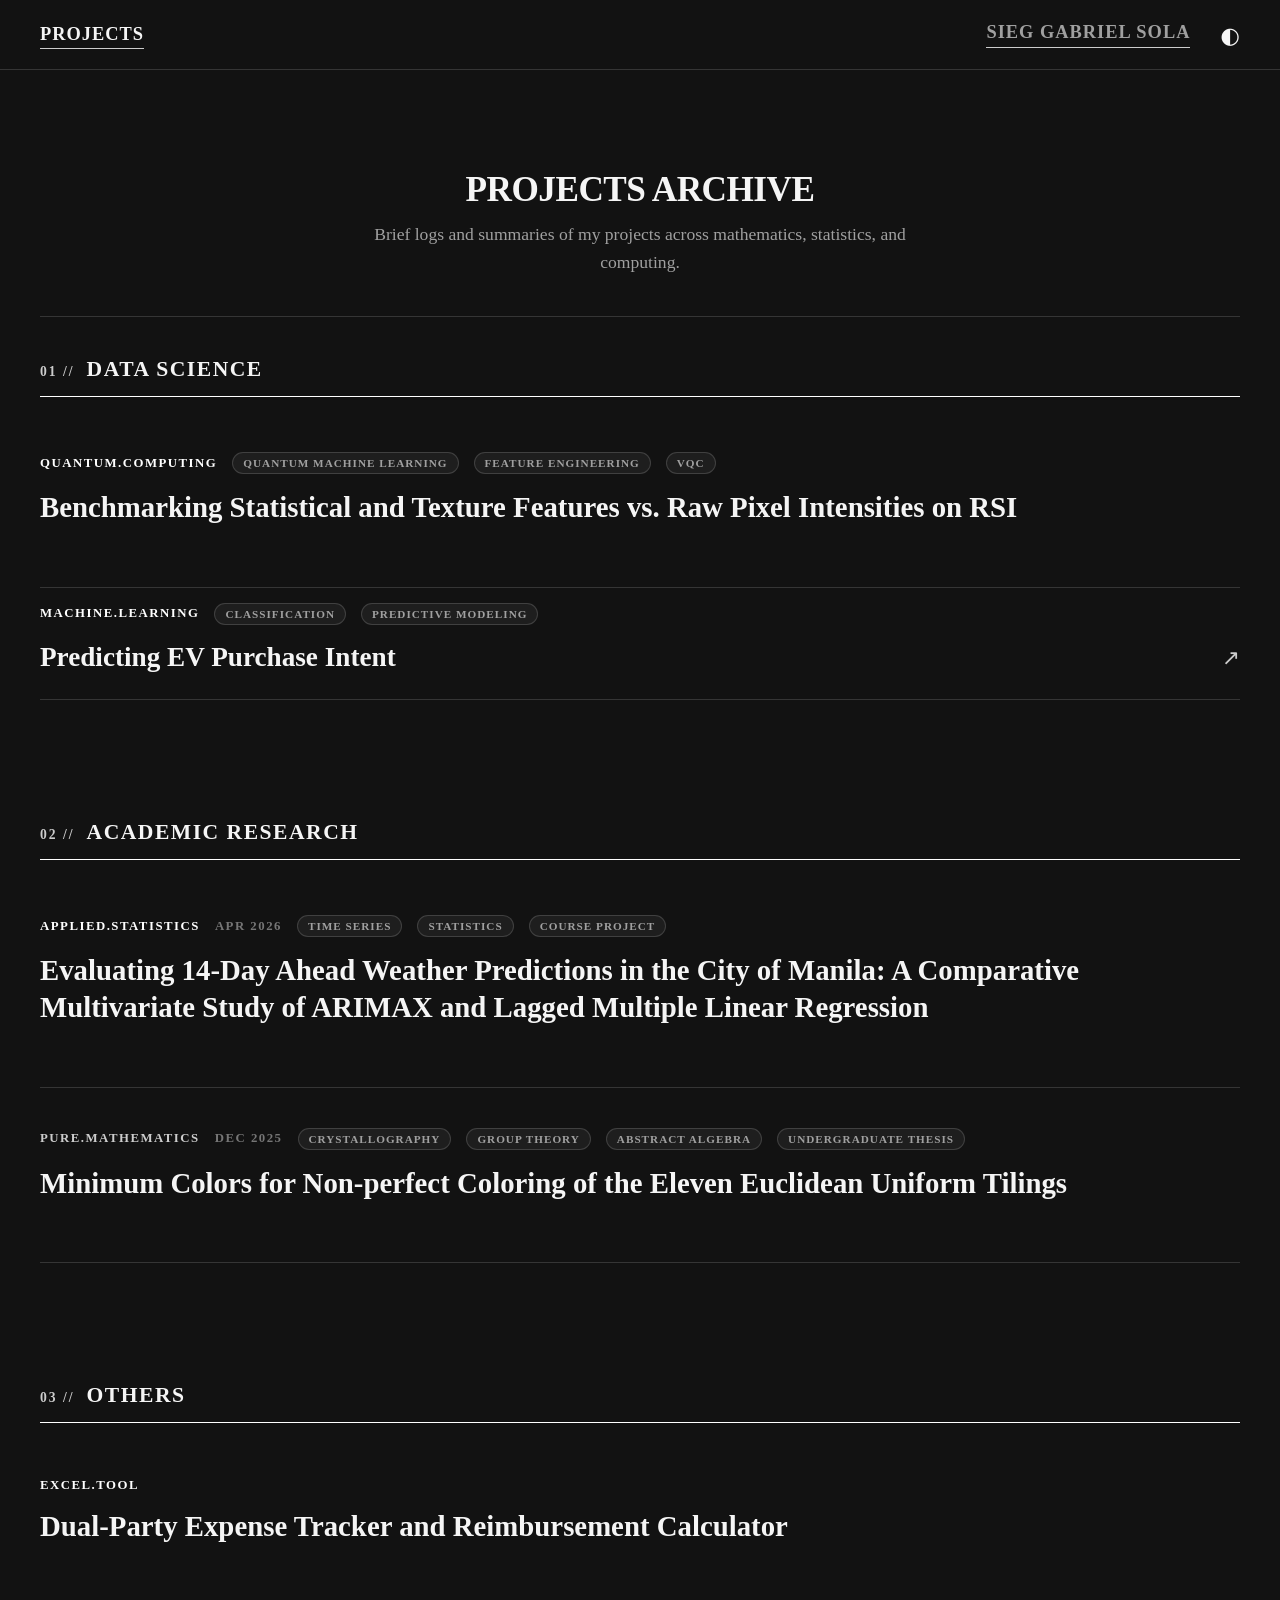
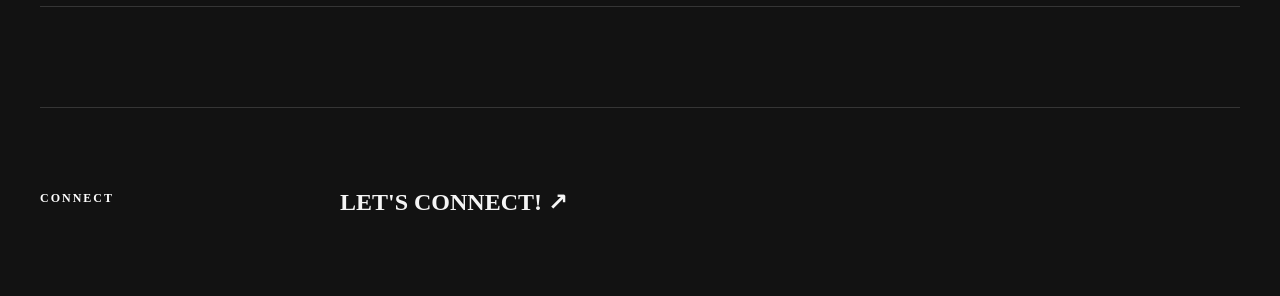
==== projects.html @ 2db0d408 "feat: add Quantum RSI project article and remove feature importance tag from EV project" ====
﻿<!DOCTYPE html>
<html lang="en">

<head>
    <meta charset="UTF-8">
    <meta name="viewport" content="width=device-width, initial-scale=1.0">
    <title>Projects - Sieg Gabriel Sola</title>
    <link rel="stylesheet" href="style.css?v=2.3">
    <script>
        // Apply theme before paint to avoid flash
        (function () {
            var t = localStorage.getItem('theme') || 'dark';
            document.documentElement.setAttribute('data-theme', t);
        })();
    </script>
</head>

<body id="top">

    <nav class="top-banner">
        <div class="banner-inner">
            <div class="banner-brand">
                <a href="#top">Projects</a>
            </div>
            <div class="banner-right">
                <a href="index.html" class="nav-link">Sieg Gabriel Sola</a>
                <button id="theme-toggle" class="theme-btn" aria-label="Toggle Theme">&#9680;</button>
            </div>
        </div>
    </nav>

    <div class="global-wrapper">

        <header class="blog-header">
            <h1 class="blog-title">PROJECTS ARCHIVE</h1>
            <p class="blog-description">Brief logs and summaries of my projects across mathematics, statistics, and
                computing.</p>
        </header>

        <div class="blog-container">

            <main class="blog-main">

                <!-- 01 // DATA SCIENCE -->
                <section class="projects-subsection" id="data-science">
                    <div class="subsection-header">
                        <div class="subsection-title-wrap">
                            <span class="subsection-num">01 //</span>
                            <h2 class="subsection-title">Data Science</h2>
                        </div>
                    </div>

                    <div class="subsection-content">
                        <article class="blog-post" id="quantum-rsi">
                            <div class="post-clickable-title">
                                <div class="post-meta">
                                    <span class="post-tag-green">QUANTUM.COMPUTING</span>
                                    <span class="tag-badge">quantum machine learning</span>
                                    <span class="tag-badge">feature engineering</span>
                                    <span class="tag-badge">VQC</span>
                                </div>
                                <h2 class="post-title">Benchmarking Statistical and Texture Features vs. Raw Pixel
                                    Intensities on RSI</h2>
                            </div>

                            <div class="post-content-expandable">
                                <div class="post-content">
                                    <div class="project-abstract">
                                        <h3 class="abstract-title">ABSTRACT</h3>
                                        <p class="abstract-text">
                                            In Noisy Intermediate-Scale Quantum (NISQ) computing, direct embedding
                                            high-resolution imagery into variational quantum circuits is severely
                                            constrained by qubit counts and circuit depth limitations. While linear
                                            dimensionality reduction via PCA is widely used to compress pixel inputs, it
                                            prioritizes global variance over localized spatial semantics. This study
                                            investigates whether encoding statistical and spatial texture features into
                                            a VQC provides a stronger inductive bias than compressed raw pixel
                                            intensities. Using a balanced dataset of 4000 remote sensing images across
                                            four classes (Sea/Lake, Forest, Residential, and AnnualCrop), a controlled
                                            A/B benchmark was conducted comparing an 8-feature representation against an
                                            8-component PCA baseline. Both models utilize an identical 8-qubit hybrid
                                            circuit featuring AngleEmbedding, four strongly entangling layers, and
                                            all-qubit Pauli-Z measurements, totaling 132 parameters. The
                                            feature-engineered model achieved a peak test accuracy of 93.38% and a 68.3%
                                            reduction in training loss relative to the PCA baseline (82.38% peak
                                            accuracy), delivering a +11.0% jump in macro-average F1-score, with
                                            identical runtimes. These results demonstrate that physically grounded
                                            spatial-statistical priors enhance quantum state separability and
                                            optimization dynamics, providing an efficient paradigm for quantum computer
                                            vision on NISQ architectures.
                                        </p>
                                    </div>
                                </div>

                                <div class="post-footer">
                                    <a href="https://github.com/solasieggabriel/Data-Science/tree/main/Benchmarking%20Statistical%20and%20Texture%20Features%20vs.%20Raw%20Pixel%20Intensities%20on%20RSI"
                                        class="read-more-btn" target="_blank" rel="noopener noreferrer">VIEW ON GITHUB
                                        <span class="btn-arrow">&#x2197;</span></a>
                                </div>
                            </div>
                        </article>

                        <ul class="data-science-list">
                            <li class="data-science-item">
                                <a href="https://github.com/solasieggabriel/Data-Science/tree/main/Predict%20EV%20Purchase%20Intent"
                                    target="_blank" rel="noopener noreferrer" class="data-science-link">
                                    <div class="post-meta">
                                        <span class="post-tag-green">MACHINE.LEARNING</span>
                                        <span class="tag-badge">classification</span>
                                        <span class="tag-badge">predictive modeling</span>
                                    </div>
                                    <div class="data-science-title-wrap">
                                        <h3 class="data-science-title">Predicting EV Purchase Intent</h3>
                                        <span class="data-science-arrow">&#x2197;</span>
                                    </div>
                                </a>
                            </li>
                        </ul>
                    </div>
                </section>

                <!-- 02 // ACADEMIC RESEARCH -->
                <section class="projects-subsection" id="academic-research">
                    <div class="subsection-header">
                        <div class="subsection-title-wrap">
                            <span class="subsection-num">02 //</span>
                            <h2 class="subsection-title">Academic Research</h2>
                        </div>
                    </div>

                    <div class="subsection-content">
                        <article class="blog-post" id="weather">
                            <div class="post-clickable-title">
                                <div class="post-meta">
                                    <span class="post-tag-green">APPLIED.STATISTICS</span>
                                    <span class="post-date">APR 2026</span>
                                    <span class="tag-badge">time series</span>
                                    <span class="tag-badge">statistics</span>
                                    <span class="tag-badge">course project</span>
                                </div>
                                <h2 class="post-title">Evaluating 14-Day Ahead Weather Predictions in the City of
                                    Manila: A
                                    Comparative Multivariate Study of ARIMAX and Lagged Multiple Linear Regression</h2>
                            </div>

                            <div class="post-content-expandable">
                                <div class="post-content">
                                    <div class="project-abstract">
                                        <h3 class="abstract-title">ABSTRACT</h3>
                                        <p class="abstract-text">
                                            We compare two methods for predicting Manila's weather 14 days in advance.
                                            This
                                            study focused on forecasting three main variables: mean temperature,
                                            relative
                                            humidity, and mean wind speed.
                                            Using local weather data from January 2023 to March 2026, we tested a
                                            stochastic
                                            model against a deterministic model, ARIMAX and Lagged Multiple Linear
                                            Regression
                                            (LMLR), respectively.
                                            Comprehensive preprocessing steps were implemented, incorporating
                                            stationarity
                                            testing, first-order differencing, and Principal Component Analysis (PCA) to
                                            address
                                            multicollinearity and dimensionality.
                                            The dataset was also split into four local seasons: Habagat, Transition,
                                            Amihan, and
                                            Dry Season. In terms of forecasting strategy, ARIMAX predicted recursively
                                            while
                                            LMLR used a multi-step direct approach to keep errors from propagating over
                                            the 14
                                            days.
                                            We evaluated the models using standard error metrics like RMSE and MAE,
                                            alongside
                                            statistical tests like the Diebold-Mariano test and the Paired Hotelling's
                                            T^2 test
                                            to check the accuracy of the entire 14-day forecast.
                                            Our results show that both models have different strengths and weaknesses
                                            depending
                                            on the season, highlighting the trade-offs between stochastic and
                                            deterministic
                                            forecasting.
                                        </p>
                                        <div class="abstract-coauthors">
                                            <strong>Coauthors:</strong> K.N.L., D.L.O., C.M.R., J.S., J.S. &nbsp;|&nbsp;
                                            <strong>Adviser:</strong> A.A.
                                        </div>
                                    </div>

                                    <div class="project-single-figure">
                                        <div class="figure-card single-figure-card">
                                            <div class="figure-img-container zoomable-container"
                                                id="weather-forecast-zoomable">
                                                <div class="zoom-controls">
                                                    <button class="zoom-btn zoom-in" title="Zoom In">+</button>
                                                    <button class="zoom-btn zoom-out" title="Zoom Out">−</button>
                                                </div>
                                                <div class="zoom-img-wrapper">
                                                    <img src="arimax_vs_lmlr_plots.png"
                                                        alt="ARIMAX vs LMLR Prediction Forecast Plots"
                                                        class="figure-img">
                                                </div>
                                            </div>
                                            <div class="figure-caption">
                                                <span class="figure-label">Figure 1.</span> ARIMAX vs. LMLR Prediction
                                                Forecast
                                                Plots. (Click +/− to zoom, drag to pan)
                                            </div>
                                        </div>
                                    </div>

                                    <p>
                                        The 12 plots in Figure 1, Actual vs ARIMAX vs LMLR, provide the final visual
                                        evidences
                                        of the study. In these plots, the ARIMAX model consistently
                                        tracks the fluctuations of the weather variables with higher fidelity than LMLR.
                                        Conversely, the LMLR predictions appear as a smoothed approximation
                                        of the seasonal mean, often lagging behind the rapid transitions'
                                        characteristics of the
                                        Manila climate pulses.
                                    </p>

                                    <div class="project-single-figure">
                                        <div class="figure-card single-figure-card">
                                            <div class="figure-img-container">
                                                <img src="error_accumulation_points.png"
                                                    alt="ARIMAX vs Lagged Regression Weather Forecast Error Comparison"
                                                    class="figure-img">
                                            </div>
                                            <div class="figure-caption">
                                                <span class="figure-label">Figure 2.</span> Mean Error Accumulation
                                                Comparison.
                                            </div>
                                        </div>
                                    </div>

                                    <p>
                                        The mean absolute error (MAE) was averaged across the four seasonal folds and
                                        plotted
                                        against the lead time. As seen in Figure 2, the LMLR
                                        generally has a steeper error growth curve. The ARIMAX demonstrates superior
                                        error
                                        dampening compared to LMLR. The stochastic Moving Average component
                                        allowed the ARIMAX model to self-correct, whereas the LMLR's direct approach
                                        shows a
                                        gradual separation from the actual atmospheric state as the 14-day limit
                                        approaches.
                                    </p>
                                </div>

                                <div class="post-footer">
                                    <a href="https://github.com/solasieggabriel/ARIMAX-and-Lagged-MLR-Weather-Forecasting-SLSU-"
                                        class="read-more-btn" target="_blank" rel="noopener noreferrer">VIEW ON GITHUB
                                        <span class="btn-arrow">&#x2197;</span></a>
                                </div>
                            </div>
                        </article>

                        <article class="blog-post" id="tiling">
                            <div class="post-clickable-title">
                                <div class="post-meta">
                                    <span class="post-tag-yellow">PURE.MATHEMATICS</span>
                                    <span class="post-date">DEC 2025</span>
                                    <span class="tag-badge">crystallography</span>
                                    <span class="tag-badge">group theory</span>
                                    <span class="tag-badge">abstract algebra</span>
                                    <span class="tag-badge">undergraduate thesis</span>
                                </div>
                                <h2 class="post-title">Minimum Colors for Non-perfect Coloring of the Eleven Euclidean
                                    Uniform
                                    Tilings</h2>
                            </div>

                            <div class="post-content-expandable">
                                <div class="post-content">
                                    <div class="project-abstract">
                                        <h3 class="abstract-title">ABSTRACT</h3>
                                        <p class="abstract-text">
                                            This study investigates the relationship between color symmetry and
                                            geometric
                                            structure of the
                                            11 Euclidean uniform tilings. A coloring is considered perfect if the
                                            tiling's
                                            symmetries
                                            preserve the color pattern through transformations. The primary objective of
                                            this
                                            study is to
                                            determine the minimum number of colors required to guarantee non-perfect
                                            coloring
                                            where symmetry
                                            is necessarily broken for each tiling. The methodology utilizes group
                                            theory,
                                            specifically analyzing
                                            transitive tile orbits and stabilizer subgroups. Orbits are classified as
                                            Type I,
                                            those who share
                                            the symmetries of regular tilings, and otherwise Type II, requiring a
                                            derived index
                                            formula based on
                                            point group and translation subgroup indices. By generating the complete set
                                            of
                                            perfect coloring numbers
                                            for each tiling, the minimum non-perfect coloring number is identified as
                                            the
                                            smallest integer not
                                            present in that set. Results show that regular tilings require minimal
                                            colors (2 or
                                            3) for non-perfection.
                                            However, tilings with multiple orbits require significantly more. For
                                            example, the
                                            4.8.8 tiling requires
                                            7 colors, while the 3.6.3.6 and 3.12.12 tilings both require 23 colors to
                                            ensure a
                                            non-perfect coloring.
                                            These findings quantify the threshold at which color symmetry is lost and
                                            provide a
                                            structured framework
                                            for analyzing non-symmetry in mathematical patterns.
                                        </p>
                                        <div class="abstract-coauthors">
                                            <strong>Coauthors:</strong> K.N.L., M.F.P. &nbsp;|&nbsp;
                                            <strong>Adviser:</strong>
                                            K.L., PhD
                                        </div>
                                    </div>

                                    <div class="project-single-figure">
                                        <div class="figure-card single-figure-card">
                                            <div class="figure-img-container">
                                                <img src="tiling_coloring.png"
                                                    alt="Perfect and Non-Perfect Coloring of Tiling 4.4.4.4"
                                                    class="figure-img">
                                            </div>
                                            <div class="figure-caption">
                                                <span class="figure-label">Figure 1.</span> Perfect coloring (left) vs.
                                                non-perfect coloring (right) of the regular tiling 4.4.4.4 with symmetry
                                                group
                                                <em>G</em> = <em>p4m</em>.
                                            </div>
                                        </div>
                                    </div>

                                    <p>
                                        Figure 1 illustrates two distinct 2-colorings of the regular 4.4.4.4 tiling,
                                        whose full
                                        symmetry
                                        group is G = p4m. On the left, the checkerboard pattern represents a perfect
                                        coloring,
                                        where every symmetry
                                        operation of the uncolored tiling preserves or cleanly permutes the color
                                        distribution.
                                        On the right yields a
                                        non-perfect coloring, where certain original symmetries (such as specific
                                        reflections or
                                        rotations) are broken
                                        by the color arrangement.

                                        Importantly, while 2 colors are sufficient to produce a non-perfect coloring
                                        here, 2
                                        colors do not represent the absolute
                                        minimum color bound that forces or guarantees non-perfection for this tiling.
                                        Because a
                                        2-color allocation can still
                                        result in a perfect coloring (left), using 2 colors does not guarantee
                                        symmetry-breaking. The core goal of this study
                                        is to determine the minimum number of colors required to ensure non-perfection
                                        for each
                                        of the 11 Euclidean uniform tilings.
                                    </p>
                                </div>

                                <div class="post-footer">
                                    <a href="#" class="read-more-btn open-pdf-btn"
                                        data-pdf-src="Minimum Colors for Non-Perfect Coloring of the Eleven Euclidean Uniform Tilings.pdf"
                                        data-pdf-title="Minimum Colors for Non-perfect Coloring of the Eleven Euclidean Uniform Tilings (journal)">READ
                                        PDF <span class="btn-arrow">&#x2197;</span></a>
                                </div>
                            </div>
                        </article>
                    </div>
                </section>

                <!-- 03 // OTHERS -->
                <section class="projects-subsection" id="others">
                    <div class="subsection-header">
                        <div class="subsection-title-wrap">
                            <span class="subsection-num">03 //</span>
                            <h2 class="subsection-title">Others</h2>
                        </div>
                    </div>

                    <div class="subsection-content">
                        <article class="blog-post" id="expense-calculator">
                            <div class="post-clickable-title">
                                <div class="post-meta">
                                    <span class="post-tag-green">EXCEL.TOOL</span>
                                </div>
                                <h2 class="post-title">Dual-Party Expense Tracker and Reimbursement Calculator</h2>
                            </div>

                            <div class="post-content-expandable">
                                <div class="post-content">
                                    <div class="project-abstract">
                                        <h3 class="abstract-title">OVERVIEW</h3>
                                        <p class="abstract-text">
                                            A spreadsheet tool that tracks shared trip expenses between two people. It
                                            separates shared group costs from personal purchases, calculates what each
                                            person owes using conditional logic, and automatically figures out who needs
                                            to pay whom to settle the balance.
                                        </p>
                                    </div>

                                    <div class="project-single-figure">
                                        <div class="figure-card single-figure-card">
                                            <div class="figure-img-container">
                                                <img src="expense_calculator_preview.png?v=5"
                                                    alt="Dual-Party Expense Tracker and Reimbursement Calculator Preview"
                                                    class="figure-img">
                                            </div>
                                            <div class="figure-caption">
                                                <span class="figure-label">Figure 1.</span> Dynamic Reimbursement
                                                Calculator, Overall Category Summary, and Trip-Filtered Breakdown.
                                            </div>
                                        </div>
                                    </div>

                                    <p>
                                        The workbook has two main sheets: an Expense Tracker for logging items
                                        chronologically
                                        (split by category and whether they are shared) and an Expense Summary
                                        dashboard. The
                                        system automatically splits shared costs 50/50 and assigns personal items to the
                                        individual who bought them, calculating exact balances without need for manual
                                        calculations.
                                    </p>
                                </div>

                                <div class="post-footer" style="display: flex; gap: 15px; align-items: center;">
                                    <a href="Dual-Party Expense Tracker and Reimbursement Calculator.xlsx"
                                        download="Dual-Party Expense Tracker and Reimbursement Calculator.xlsx"
                                        class="read-more-btn">DOWNLOAD SPREADSHEET (.XLSX) <span
                                            class="btn-arrow">&#x2193;</span></a>
                                </div>
                            </div>
                        </article>
                    </div>
                </section>

            </main>



        </div>

        <footer class="site-footer">
            <div class="footer-grid">
                <div class="col-left">
                    <span class="section-index">CONNECT</span>
                </div>
                <div class="col-right contact-footer">
                    <a href="mailto:sieggabrielsola12@gmail.com" class="action-link">LET'S CONNECT! <span
                            class="btn-arrow">&#x2197;</span></a>
                    <!-- <span class="copyright">Â© 2026 ALL RIGHTS RESERVED.</span> -->
                </div>
            </div>
        </footer>

    </div>

    <!-- PDF Modal Overlay -->
    <div id="pdf-modal" class="modal-overlay">
        <div class="modal-container">
            <div class="modal-header">
                <h3 class="modal-title" id="pdf-modal-title">Minimum Colors Journal</h3>
                <button class="modal-close-btn" id="close-modal-btn" aria-label="Close modal">CLOSE &#10006;</button>
            </div>
            <div class="modal-body">
                <iframe src="minimum_colors_journal.pdf" class="pdf-iframe" id="pdf-iframe"></iframe>
            </div>
        </div>
    </div>

    <script>
        // Apply theme immediately to avoid flash
        (function () {
            const savedTheme = localStorage.getItem('theme') || 'dark';
            document.documentElement.setAttribute('data-theme', savedTheme);
        })();

        document.addEventListener('DOMContentLoaded', () => {
            // --- Theme Toggle ---
            const themeToggle = document.getElementById('theme-toggle');
            if (themeToggle) {
                themeToggle.addEventListener('click', () => {
                    const current = document.documentElement.getAttribute('data-theme');
                    const next = current === 'dark' ? 'light' : 'dark';
                    document.documentElement.setAttribute('data-theme', next);
                    localStorage.setItem('theme', next);
                });
            }

            // --- Accordion ---
            const posts = document.querySelectorAll('.blog-post');
            const tocLinks = document.querySelectorAll('.toc-link');

            function togglePost(postId, forceOpen = null) {
                const post = document.getElementById(postId);
                if (!post) return;
                const contentExpandable = post.querySelector('.post-content-expandable');
                if (!contentExpandable) return;

                const isExpanded = post.classList.contains('expanded');
                const shouldExpand = (forceOpen !== null) ? forceOpen : !isExpanded;

                if (shouldExpand) {
                    post.classList.add('expanded');
                    tocLinks.forEach(link => {
                        if (link.getAttribute('href') === '#' + postId) link.classList.add('active');
                    });
                } else {
                    post.classList.remove('expanded');
                    tocLinks.forEach(link => {
                        if (link.getAttribute('href') === '#' + postId) link.classList.remove('active');
                    });
                }
            }

            posts.forEach(post => {
                const header = post.querySelector('.post-clickable-title');
                if (header) {
                    header.addEventListener('click', () => togglePost(post.id));
                }
            });

            tocLinks.forEach(link => {
                link.addEventListener('click', (e) => {
                    e.preventDefault();
                    const targetId = link.getAttribute('href').substring(1);
                    togglePost(targetId, true);
                });
            });

            // Open from URL hash (e.g. projects.html#tiling)
            if (window.location.hash) {
                togglePost(window.location.hash.substring(1), true);
            }

            // --- Zoom & Pan ---
            const zoomContainer = document.getElementById('weather-forecast-zoomable');
            if (zoomContainer) {
                const img = zoomContainer.querySelector('.figure-img');
                const btnIn = zoomContainer.querySelector('.zoom-in');
                const btnOut = zoomContainer.querySelector('.zoom-out');
                let scale = 1, isDragging = false;
                let startX = 0, startY = 0, translateX = 0, translateY = 0;

                function updateTransform(useTransition = true) {
                    img.style.transition = useTransition ? 'transform 0.2s ease' : 'none';
                    img.style.transform = `scale(${scale}) translate(${translateX / scale}px, ${translateY / scale}px)`;
                    zoomContainer.style.cursor = scale > 1 ? (isDragging ? 'grabbing' : 'grab') : 'default';
                }

                btnIn.addEventListener('click', (e) => { e.stopPropagation(); if (scale < 4) { scale = Math.min(4, scale + 0.5); updateTransform(); } });
                btnOut.addEventListener('click', (e) => {
                    e.stopPropagation();
                    if (scale > 1) {
                        scale = Math.max(1, scale - 0.5);
                        if (scale === 1) { translateX = 0; translateY = 0; }
                        updateTransform();
                    }
                });
                zoomContainer.addEventListener('mousedown', (e) => { if (scale <= 1) return; e.preventDefault(); isDragging = true; startX = e.clientX - translateX; startY = e.clientY - translateY; updateTransform(false); });
                window.addEventListener('mousemove', (e) => { if (!isDragging) return; translateX = e.clientX - startX; translateY = e.clientY - startY; updateTransform(false); });
                window.addEventListener('mouseup', () => { if (isDragging) { isDragging = false; updateTransform(); } });
                zoomContainer.addEventListener('mouseleave', () => { if (isDragging) { isDragging = false; updateTransform(); } });
            }

            // --- PDF Modal ---
            const pdfModal = document.getElementById('pdf-modal');
            const openPdfBtns = document.querySelectorAll('.open-pdf-btn');
            const closeModalBtn = document.getElementById('close-modal-btn');
            const modalTitle = document.getElementById('pdf-modal-title');
            const pdfIframe = document.getElementById('pdf-iframe');

            if (pdfModal && openPdfBtns.length > 0 && closeModalBtn) {
                openPdfBtns.forEach(btn => {
                    btn.addEventListener('click', (e) => {
                        e.preventDefault();
                        if (pdfIframe) pdfIframe.src = btn.getAttribute('data-pdf-src');
                        if (modalTitle) modalTitle.textContent = btn.getAttribute('data-pdf-title');
                        pdfModal.classList.add('active');
                        document.body.style.overflow = 'hidden';
                    });
                });
                const closeModal = () => { pdfModal.classList.remove('active'); document.body.style.overflow = ''; };
                closeModalBtn.addEventListener('click', closeModal);
                pdfModal.addEventListener('click', (e) => { if (e.target === pdfModal) closeModal(); });
                window.addEventListener('keydown', (e) => { if (e.key === 'Escape' && pdfModal.classList.contains('active')) closeModal(); });
            }
        });

        // Sync theme across tabs
        window.addEventListener('storage', (e) => {
            if (e.key === 'theme') {
                document.documentElement.setAttribute('data-theme', e.newValue);
            }
        });
    </script>

</body>

</html>
---- style.css ----
@import url('https://fonts.googleapis.com/css2?family=Lora:ital,wght@0,400..700;1,400..700&display=swap');

/* Clean Editorial Structural Palette (Monochrome NYT Theme) */
:root {
    --canvas: #FFFFFF;
    --canvas-card: #F8F9FA;
    --ink-dark: #121212;
    --ink-muted: #555555;
    --accent-primary: #000000;
    --accent-secondary: #333333;
    --grid-line: rgba(0, 0, 0, 0.1);
}

[data-theme="dark"] {
    --canvas: #121212;
    --canvas-card: #1E1E1E;
    --ink-dark: #F5F5F5;
    --ink-muted: #A0A0A0;
    --accent-primary: #FFFFFF;
    --accent-secondary: #CCCCCC;
    --grid-line: rgba(255, 255, 255, 0.15);
}

/* Reset and Global Parameters */
* {
    margin: 0;
    padding: 0;
    box-sizing: border-box;
}

html {
    scroll-behavior: smooth;
    font-family: Georgia, serif;
    background-color: var(--canvas);
    color: var(--ink-dark);
    scrollbar-color: var(--accent-secondary) var(--canvas);
    scrollbar-width: thin;
}

::-webkit-scrollbar {
    width: 8px;
}

::-webkit-scrollbar-track {
    background: var(--canvas);
}

::-webkit-scrollbar-thumb {
    background: var(--accent-secondary);
    border-radius: 4px;
}

::-webkit-scrollbar-thumb:hover {
    background: var(--accent-primary);
}

body {
    padding-top: 110px;
    background-color: var(--canvas);
    color: var(--ink-dark);
    transition: background-color 0.3s ease, color 0.3s ease;
}

/* Top Opaque Minimal Banner */
.top-banner {
    position: fixed;
    top: 0;
    left: 0;
    right: 0;
    width: 100%;
    height: 70px;
    background: var(--canvas);
    border-bottom: 1px solid var(--grid-line);
    color: var(--ink-dark);
    z-index: 100;
    display: flex;
    align-items: center;
    transition: background-color 0.3s ease, border-color 0.3s ease;
}

/* Theme Toggle Button */
.theme-btn {
    background: none;
    border: none;
    color: var(--ink-dark);
    font-size: 1.4rem;
    cursor: pointer;
    margin-left: 30px;
    display: flex;
    align-items: center;
    justify-content: center;
    transition: transform 0.3s ease, color 0.3s ease;
    padding: 0;
    font-family: system-ui, -apple-system, sans-serif;
}

.theme-btn:hover {
    transform: rotate(20deg) scale(1.1);
    color: var(--accent-secondary);
}

.banner-inner {
    width: 100%;
    max-width: 1300px;
    margin: 0 auto;
    padding: 0 40px;
    display: flex;
    justify-content: space-between;
    align-items: center;
}

.banner-left {
    display: flex;
    justify-content: flex-start;
}

.banner-right {
    display: flex;
    justify-content: flex-end;
}

.banner-brand {
    font-family: Georgia, serif;
    font-size: 1.15rem;
    font-weight: 700;
    letter-spacing: 1px;
    text-transform: uppercase;
    text-align: center;
}

.banner-brand a {
    color: var(--ink-dark);
    text-decoration: none;
    position: relative;
    padding-bottom: 4px;
    border-bottom: 1.5px solid var(--accent-secondary);
    transition: all 0.2s ease;
}

.banner-brand a:hover {
    color: var(--ink-dark);
    text-shadow: 0 0 10px rgba(100, 100, 100, 0.8), 0 0 20px rgba(0, 0, 0, 0.5);
    border-bottom-color: var(--accent-primary);
}

.nav-link {
    font-family: Georgia, serif;
    font-size: 1.15rem;
    font-weight: 700;
    letter-spacing: 1px;
    text-decoration: none;
    color: var(--ink-muted);
    text-transform: uppercase;
    position: relative;
    padding-bottom: 4px;
    border-bottom: 1.5px solid var(--accent-secondary);
    transition: all 0.2s ease;
}

.nav-link:hover {
    color: var(--ink-dark);
    text-shadow: 0 0 10px rgba(100, 100, 100, 0.8), 0 0 20px rgba(0, 0, 0, 0.5);
    border-bottom-color: var(--accent-primary);
}

.nav-link.active {
    color: var(--accent-primary);
    border-bottom-color: var(--accent-primary);
}

/* Header Swap Animations for SPA Transition Feel */
@keyframes slideBrandFromRight {
    from {
        transform: translateX(180px);
        opacity: 0.3;
    }

    to {
        transform: translateX(0);
        opacity: 1;
    }
}

@keyframes slideLinkFromLeft {
    from {
        transform: translateX(-180px);
        opacity: 0.3;
    }

    to {
        transform: translateX(0);
        opacity: 1;
    }
}

.top-banner .banner-brand {
    animation: slideBrandFromRight 0.8s cubic-bezier(0.16, 1, 0.3, 1) forwards;
}

.top-banner .banner-right {
    animation: slideLinkFromLeft 0.8s cubic-bezier(0.16, 1, 0.3, 1) forwards;
}

/* Base Structural Grid Blueprint */
.global-wrapper {
    max-width: 1300px;
    margin: 0 auto;
    padding: 0 40px;
}

/* Asymmetric Columns Configuration */
.intro-grid,
.section-row,
.footer-grid {
    display: grid;
    grid-template-columns: 25% 75%;
    padding: 80px 0;
    border-top: 1px solid var(--grid-line);
}

/* Left Column: Fixed structural anchors */
.col-left {
    padding-right: 20px;
}

.section-index {
    font-size: 0.75rem;
    font-weight: 700;
    letter-spacing: 2px;
    color: var(--accent-primary);
}

/* Section 1 Specifications: The Identity Statement */
.intro-block {
    margin-top: 40px;
}

.intro-block .intro-grid {
    border-top: none;
    /* First block has clean headspace */
}

.identity-content {
    display: grid;
    grid-template-columns: 1fr;
    gap: 40px;
    align-items: stretch;
    max-width: 900px;
}

.hero-statement {
    font-size: 2.5rem;
    font-weight: 500;
    line-height: 1.25;
    letter-spacing: -0.5px;
    color: var(--ink-dark);
}

.hero-subtext {
    margin-top: 30px;
    font-size: 1.1rem;
    line-height: 1.7;
    color: var(--ink-muted);
    opacity: 0.9;
    text-align: justify;
}

/* Hero Action Links */
.hero-action-links {
    display: flex;
    flex-direction: row;
    flex-wrap: wrap;
    gap: 15px;
    margin-top: 40px;
    justify-content: flex-start;
}

.hero-btn svg {
    margin-right: 10px;
    transition: transform 0.3s cubic-bezier(0.16, 1, 0.3, 1);
}

.hero-btn:hover svg {
    transform: scale(1.15) rotate(-5deg);
}

.hero-btn {
    display: flex;
    align-items: center;
    justify-content: center;
    background-color: rgba(255, 255, 255, 0.05);
    border: 1px solid rgba(255, 255, 255, 0.25);
    border-radius: 0px;
    padding: 16px 24px;
    color: var(--ink-dark);
    text-decoration: none;
    font-size: 1rem;
    font-weight: 600;
    letter-spacing: 1px;
    text-transform: uppercase;
    transition: all 0.3s cubic-bezier(0.16, 1, 0.3, 1);
    box-shadow: 0 4px 15px rgba(0, 0, 0, 0.2);
}

.hero-btn:hover {
    border-color: var(--accent-secondary);
    color: var(--canvas);
    background-color: var(--accent-secondary);
    transform: translateY(-3px);
    box-shadow:
        0 10px 25px rgba(100, 100, 100, 0.25),
        0 0 0 1px var(--accent-secondary);
}

/* Section 2 Specifications: Domain Split Metrics */
.metrics-container {
    display: flex;
    flex-direction: column;
}

.metric-row {
    display: grid;
    grid-template-columns: 80px 220px 1fr;
    padding: 25px 0;
    border-bottom: 1px dashed var(--grid-line);
}

.metric-row:first-child {
    padding-top: 0;
}

.metric-row:last-child {
    border-bottom: none;
    padding-bottom: 0;
}

.metric-num {
    font-size: 0.8rem;
    font-weight: 700;
    color: var(--accent-secondary);
}

.metric-label {
    font-size: 1.1rem;
    font-weight: 600;
    color: var(--ink-dark);
}

.metric-desc {
    font-size: 1rem;
    line-height: 1.6;
    color: var(--ink-muted);
    opacity: 0.85;
}

/* Section 3 Specifications: Clean Chronology Timeline */
.timeline-item {
    display: grid;
    grid-template-columns: 220px 1fr;
    margin-bottom: 50px;
}

.timeline-item:last-child {
    margin-bottom: 0;
}

.timeline-meta {
    font-size: 0.85rem;
    font-weight: 700;
    color: var(--ink-muted);
    opacity: 0.6;
    padding-top: 4px;
}

.timeline-body h3 {
    font-size: 1.3rem;
    font-weight: 600;
    color: var(--ink-dark);
}

.role-title {
    display: inline-block;
    font-size: 0.85rem;
    font-weight: 600;
    text-transform: uppercase;
    letter-spacing: 1px;
    color: var(--accent-secondary);
    margin: 5px 0 15px 0;
}

.timeline-body p {
    font-size: 1rem;
    line-height: 1.6;
    color: var(--ink-muted);
    opacity: 0.85;
    max-width: 650px;
    text-align: justify;
}

/* Footer Specifications */
.contact-footer {
    display: flex;
    justify-content: space-between;
    align-items: center;
}

.action-link {
    font-size: 1.5rem;
    font-weight: 700;
    color: var(--ink-dark);
    text-decoration: none;
    transition: color 0.2s ease;
}

.action-link:hover {
    color: var(--accent-secondary);
}

.copyright {
    font-size: 0.75rem;
    font-weight: 600;
    letter-spacing: 1px;
    color: var(--ink-muted);
    opacity: 0.5;
}

/* Responsive Framework for Mobile viewports */
@media (max-width: 850px) {
    body {
        padding-top: 96px;
    }

    .top-banner {
        top: 16px;
        left: 16px;
        right: 16px;
        width: calc(100% - 32px);
        height: 64px;
        border-radius: 32px;
    }

    .global-wrapper {
        padding: 0 24px;
    }

    .banner-inner {
        padding: 0 20px;
        display: flex;
        justify-content: space-between;
        align-items: center;
    }

    .banner-left {
        display: none;
    }

    .banner-brand {
        font-size: 1rem;
        text-align: left;
    }

    .intro-grid,
    .section-row,
    .footer-grid {
        grid-template-columns: 1fr;
        gap: 20px;
        padding: 50px 0;
    }

    .hero-statement {
        font-size: 1.8rem;
    }

    .identity-content {
        grid-template-columns: 1fr;
        gap: 30px;
    }

    .profile-frame {
        max-width: 280px;
        margin: 0 auto;
        aspect-ratio: 3/4;
    }

    .metric-row {
        grid-template-columns: 1fr;
        gap: 8px;
        padding: 20px 0;
    }

    .metric-num {
        margin-bottom: 4px;
    }

    .timeline-item {
        grid-template-columns: 1fr;
        gap: 10px;
        margin-bottom: 40px;
    }

    .contact-footer {
        flex-direction: column;
        align-items: flex-start;
        gap: 30px;
    }
}

/* Projects Hook Section Styling */
.projects-hook-container {
    display: grid;
    grid-template-columns: repeat(2, 1fr);
    gap: 30px;
    margin-bottom: 40px;
}

.project-hook-item {
    background-color: var(--canvas-card);
    border: 1px solid var(--grid-line);
    border-radius: 0;
    padding: 30px;
    display: flex;
    flex-direction: column;
    transition: all 0.3s cubic-bezier(0.16, 1, 0.3, 1);
    text-decoration: none;
}

.project-hook-item:hover {
    transform: translateY(-4px);
    border-color: var(--accent-primary);
    box-shadow: 0 10px 30px rgba(0, 0, 0, 0.05);
}

.project-header {
    display: flex;
    justify-content: space-between;
    align-items: center;
    margin-bottom: 15px;
    font-size: 0.75rem;
    font-weight: 700;
    letter-spacing: 1px;
}

.project-tag-yellow {
    color: var(--accent-secondary);
    font-family: Georgia, serif;
}

.project-tag-green {
    color: var(--accent-primary);
    font-family: Georgia, serif;
}

.project-date {
    color: var(--ink-muted);
    opacity: 0.7;
}

.project-title {
    font-size: 1.4rem;
    font-weight: 600;
    margin-bottom: 15px;
    color: var(--ink-dark);
}

.project-summary {
    font-size: 0.95rem;
    line-height: 1.6;
    color: var(--ink-muted);
    margin-bottom: 25px;
    flex-grow: 1;
}

.project-explore-link {
    font-size: 0.9rem;
    font-weight: 600;
    color: var(--ink-dark);
    text-decoration: none;
    display: inline-flex;
    align-items: center;
    gap: 5px;
    transition: color 0.2s ease;
}

.project-explore-link:hover {
    color: var(--accent-primary);
}

/* Giant Redirect CTA */
.projects-redirect-cta {
    margin-top: 20px;
}

.big-redirect-btn {
    display: flex;
    justify-content: space-between;
    align-items: center;
    background-color: rgba(0, 0, 0, 0.04);
    border: 1px dashed var(--accent-primary);
    padding: 24px 30px;
    border-radius: 0;
    text-decoration: none;
    transition: all 0.2s ease;
}

.big-redirect-btn:hover {
    background-color: rgba(0, 0, 0, 0.08);
    border-style: solid;
    box-shadow: 0 0 15px rgba(0, 0, 0, 0.1);
}

.big-redirect-btn .btn-text {
    font-size: 0.85rem;
    font-weight: 700;
    letter-spacing: 1.5px;
    color: var(--accent-primary);
}

.btn-arrow {
    font-family: system-ui, -apple-system, sans-serif;
}

.big-redirect-btn .btn-arrow {
    font-size: 1.2rem;
    color: var(--accent-primary);
    transition: transform 0.2s ease;
}

.big-redirect-btn:hover .btn-arrow {
    transform: translate(3px, -3px);
    color: var(--accent-secondary);
}

/* Blogspot Archive Layout */
.blog-header {
    text-align: center;
    padding: 60px 0 40px 0;
    border-bottom: 1px solid var(--grid-line);
    margin-bottom: 40px;
}

.blog-title {
    font-family: Georgia, serif;
    font-size: 2.2rem;
    font-weight: 600;
    letter-spacing: -0.5px;
    color: var(--ink-dark);
    margin-bottom: 10px;
}

.blog-description {
    font-size: 1.1rem;
    color: var(--ink-muted);
    max-width: 600px;
    margin: 0 auto;
    line-height: 1.6;
}

.blog-container {
    display: block;
    padding-bottom: 80px;
}

.blog-main {
    display: flex;
    flex-direction: column;
    gap: 50px;
}

.blog-post {
    border-bottom: 1px solid var(--grid-line);
    padding: 20px 0;
    transition: all 0.4s ease;
}

.blog-post:last-child {
    border-bottom: 1px solid var(--grid-line);
}

.post-meta {
    font-size: 0.8rem;
    font-weight: 700;
    color: var(--accent-secondary);
    letter-spacing: 1.5px;
    margin-bottom: 15px;
    display: flex;
    align-items: center;
    gap: 15px;
    flex-wrap: wrap;
}

.post-meta .post-date {
    color: var(--ink-muted);
    opacity: 0.7;
}

.post-title {
    font-family: Georgia, serif;
    font-size: 1.8rem;
    font-weight: 600;
    color: var(--ink-dark);
    margin-bottom: 20px;
    line-height: 1.3;
}

.post-content {
    font-size: 1.05rem;
    line-height: 1.8;
    color: var(--ink-muted);
}

.post-content p {
    margin-bottom: 20px;
    text-align: justify;
}

.post-content h4 {
    font-family: Georgia, serif;
    font-size: 1.3rem;
    color: var(--ink-dark);
    margin: 30px 0 15px 0;
}

.post-content code {
    font-family: Georgia, serif;
    background-color: var(--canvas-card);
    padding: 2px 6px;
    border-radius: 4px;
    color: var(--accent-secondary);
    font-size: 0.9em;
}

.post-content pre {
    background-color: var(--canvas-card);
    border: 1px solid var(--grid-line);
    padding: 20px;
    border-radius: 6px;
    overflow-x: auto;
    margin: 25px 0;
}

.post-content pre code {
    background-color: transparent;
    padding: 0;
    color: #e2e8f0;
}

/* Post Tiling Mock Graphic */
.tiling-graphic {
    background-color: var(--canvas-card);
    border: 1px solid var(--grid-line);
    height: 180px;
    border-radius: 6px;
    margin: 20px 0;
    display: flex;
    align-items: center;
    justify-content: center;
    position: relative;
    overflow: hidden;
}

.tiling-grid-mock {
    display: grid;
    grid-template-columns: repeat(8, 40px);
    grid-template-rows: repeat(4, 40px);
    gap: 4px;
    opacity: 0.85;
}

.tile {
    width: 40px;
    height: 40px;
    border: 1px solid rgba(255, 255, 255, 0.15);
    background-color: rgba(0, 0, 0, 0.05);
    transition: all 0.3s ease;
}

.tile.active-green {
    background-color: rgba(0, 0, 0, 0.3);
    border-color: var(--accent-primary);
}

.tile.active-gold {
    background-color: rgba(100, 100, 100, 0.25);
    border-color: var(--accent-secondary);
}

.post-footer {
    display: flex;
    justify-content: space-between;
    align-items: center;
    margin-top: 30px;
    font-size: 0.85rem;
    font-weight: 700;
}

.post-tags {
    display: flex;
    gap: 10px;
}

.tag-badge {
    background-color: var(--canvas-card);
    border: 1px solid var(--grid-line);
    color: var(--ink-muted);
    padding: 4px 10px;
    border-radius: 12px;
    text-transform: uppercase;
    font-size: 0.7rem;
    letter-spacing: 1px;
}

/* Blog Sidebar */
.blog-sidebar {
    display: flex;
    flex-direction: column;
    gap: 40px;
}

.sidebar-widget {
    background-color: var(--canvas-card);
    border: 1px solid var(--grid-line);
    border-radius: 8px;
    padding: 25px;
}

.widget-title {
    font-family: Georgia, serif;
    font-size: 0.85rem;
    font-weight: 700;
    letter-spacing: 1.5px;
    color: var(--accent-primary);
    border-bottom: 1px solid var(--grid-line);
    padding-bottom: 12px;
    margin-bottom: 15px;
    text-transform: uppercase;
}

.profile-widget {
    display: flex;
    flex-direction: column;
    align-items: center;
    text-align: center;
}

.profile-avatar {
    width: 80px;
    height: 80px;
    border-radius: 50%;
    background: linear-gradient(135deg, var(--accent-primary), var(--accent-secondary));
    margin-bottom: 15px;
    display: flex;
    align-items: center;
    justify-content: center;
    font-family: Georgia, serif;
    font-size: 2.2rem;
    color: var(--canvas);
    font-weight: bold;
}

.profile-name {
    font-family: Georgia, serif;
    font-size: 1.2rem;
    color: var(--ink-dark);
    margin-bottom: 8px;
}

.profile-bio {
    font-size: 0.85rem;
    line-height: 1.6;
    color: var(--ink-muted);
    margin-bottom: 15px;
}

.profile-location {
    font-size: 0.75rem;
    font-weight: 700;
    color: var(--accent-secondary);
    letter-spacing: 1px;
}

.archive-list,
.labels-list {
    list-style: none;
}

.archive-list li,
.labels-list li {
    margin-bottom: 12px;
    font-size: 0.9rem;
}

.archive-list li:last-child,
.labels-list li:last-child {
    margin-bottom: 0;
}

.archive-link,
.label-link {
    text-decoration: none;
    color: var(--ink-muted);
    display: flex;
    justify-content: space-between;
    transition: color 0.2s ease;
}

.archive-link:hover,
.label-link:hover {
    color: var(--accent-secondary);
}

.link-count {
    color: var(--accent-primary);
    font-weight: bold;
}

@media (max-width: 992px) {
    .blog-container {
        grid-template-columns: 1fr;
        gap: 40px;
    }
}

@media (max-width: 768px) {
    .projects-hook-container {
        grid-template-columns: 1fr;
        gap: 20px;
    }

    .blog-title {
        font-size: 1.8rem;
    }

    .post-title {
        font-size: 1.5rem;
    }
}

@media (max-width: 600px) {
    .banner-brand {
        font-size: 0.85rem;
    }

    .nav-link {
        font-size: 0.85rem;
        letter-spacing: 1px;
    }

    .hero-action-links {
        flex-direction: column;
        align-items: stretch;
    }

    .hero-btn {
        width: 100%;
        justify-content: center;
    }
}

/* Interactive Projects Page Accordion & TOC Widget Styling */
.post-clickable-title {
    cursor: pointer;
    padding: 20px 0;
    transition: all 0.3s ease;
    border-bottom: 1px dashed var(--grid-line);
}

.blog-post .post-clickable-title {
    border-bottom: none;
}

.post-clickable-title:hover .post-title {
    color: var(--accent-primary);
    text-shadow: 0 0 10px rgba(0, 0, 0, 0.25);
}

.post-content-expandable {
    display: none;
    position: relative;
    padding-top: 30px;
}

.blog-post.expanded .post-content-expandable {
    display: block;
}

/* Sidebar TOC Widget styles */
.blog-sidebar {
    position: sticky;
    top: 120px;
    height: fit-content;
}

.toc-widget {
    background-color: var(--canvas-card);
    border: 1px solid var(--grid-line);
    border-radius: 8px;
    padding: 16px 20px;
}

.toc-list {
    list-style: none;
    display: flex;
    flex-direction: column;
    gap: 10px;
}

.toc-link {
    display: flex;
    align-items: center;
    gap: 10px;
    font-family: Georgia, serif;
    font-size: 0.85rem;
    font-weight: 700;
    text-transform: uppercase;
    text-decoration: none;
    color: var(--ink-muted);
    padding: 8px 12px;
    border-left: 2px solid transparent;
    transition: all 0.3s cubic-bezier(0.16, 1, 0.3, 1);
    background-color: transparent;
}

.toc-link:hover {
    color: var(--accent-secondary);
    padding-left: 16px;
}

.toc-link.active {
    color: var(--accent-primary);
    border-left-color: var(--accent-primary);
    background-color: rgba(0, 0, 0, 0.04);
    padding-left: 16px;
    text-shadow: 0 0 10px rgba(0, 0, 0, 0.2);
}

.toc-num {
    font-family: Georgia, serif;
    font-size: 0.72rem;
    opacity: 0.7;
    font-weight: bold;
}

/* Widget title adjustments */
.toc-widget .widget-title {
    font-size: 0.78rem;
    padding-bottom: 8px;
    margin-bottom: 12px;
}

/* Project Details - Abstract and Figures styling */
.project-abstract {
    background-color: rgba(255, 255, 255, 0.02);
    border-left: 3px solid var(--accent-primary);
    padding: 20px 24px;
    margin-bottom: 35px;
    border-radius: 0 8px 8px 0;
}

.abstract-title {
    font-family: Georgia, serif;
    font-size: 0.85rem;
    font-weight: 700;
    letter-spacing: 2px;
    color: var(--accent-secondary);
    margin-bottom: 10px;
}

.abstract-text {
    font-size: 1.05rem;
    line-height: 1.7;
    color: var(--ink-muted);
    text-align: justify;
    margin-bottom: 0 !important;
}

.abstract-coauthors {
    font-family: Georgia, serif;
    font-size: 0.9rem;
    color: var(--ink-muted);
    margin-top: 15px;
    opacity: 0.9;
    border-top: 1px solid rgba(255, 255, 255, 0.05);
    padding-top: 12px;
}

.abstract-coauthors strong {
    color: var(--accent-primary);
    font-weight: 600;
}

.project-figures {
    display: grid;
    grid-template-columns: repeat(2, 1fr);
    gap: 24px;
    margin-bottom: 30px;
}

.figure-card {
    background-color: var(--canvas-card);
    border: 1px solid var(--grid-line);
    border-radius: 8px;
    padding: 16px;
    display: flex;
    flex-direction: column;
    transition: all 0.3s ease;
}

.figure-card:hover {
    border-color: rgba(0, 0, 0, 0.3);
    box-shadow: 0 8px 24px rgba(0, 0, 0, 0.2);
    transform: translateY(-2px);
}

.figure-img-container {
    width: 100%;
    aspect-ratio: 16 / 10;
    background-color: var(--canvas);
    border-radius: 6px;
    overflow: hidden;
    margin-bottom: 12px;
    border: 1px solid rgba(255, 255, 255, 0.05);
    display: flex;
    align-items: center;
    justify-content: center;
}

.figure-img {
    width: 100%;
    height: 100%;
    object-fit: cover;
    opacity: 0.9;
    transition: all 0.3s ease;
}

.figure-card:hover .figure-img {
    opacity: 1;
    transform: scale(1.02);
}

.figure-caption {
    font-size: 0.85rem;
    line-height: 1.5;
    color: var(--ink-muted);
    opacity: 0.8;
}

.figure-label {
    font-weight: 700;
    color: var(--accent-secondary);
}

@media (max-width: 768px) {
    .project-figures {
        grid-template-columns: 1fr;
        gap: 20px;
    }
}

/* Single Figure Layout */
.project-single-figure {
    max-width: 980px;
    margin: 0 auto 35px auto;
}

.single-figure-card {
    background-color: var(--canvas-card);
    border: 1px solid var(--grid-line);
    border-radius: 8px;
    padding: 20px;
    transition: all 0.3s ease;
}

.single-figure-card:hover {
    border-color: rgba(0, 0, 0, 0.3);
    box-shadow: 0 8px 24px rgba(0, 0, 0, 0.2);
}

.single-figure-card .figure-img-container {
    width: 100%;
    height: auto !important;
    aspect-ratio: auto !important;
    background-color: #ffffff;
    border: 1px solid rgba(0, 0, 0, 0.08);
    border-radius: 6px;
    overflow: hidden;
    margin-bottom: 12px;
    display: block;
    padding: 0;
}

.single-figure-card .figure-img {
    width: 100%;
    height: auto !important;
    max-height: none;
    object-fit: contain;
    display: block;
    opacity: 1;
    transition: all 0.3s ease;
}

.single-figure-card:hover .figure-img {
    opacity: 1;
    transform: scale(1.005);
}

/* Read More Button styling */
.read-more-btn {
    font-family: Georgia, serif;
    font-size: 0.85rem;
    font-weight: 700;
    letter-spacing: 1.5px;
    color: var(--accent-secondary);
    text-decoration: none;
    padding: 8px 16px;
    border: 1px dashed var(--accent-secondary);
    border-radius: 4px;
    transition: all 0.3s ease;
    background-color: transparent;
}

.read-more-btn:hover {
    color: var(--canvas);
    background-color: var(--accent-secondary);
    border-style: solid;
    box-shadow: 0 0 12px rgba(100, 100, 100, 0.4);
    transform: translateY(-1px);
}

/* Zoom and Pan Controls styles */
.zoomable-container {
    position: relative;
    overflow: hidden;
    cursor: default;
}

.zoom-img-wrapper {
    width: 100%;
    height: 100%;
    display: flex;
    align-items: center;
    justify-content: center;
    overflow: hidden;
}

.zoom-img-wrapper .figure-img {
    user-select: none;
    -webkit-user-drag: none;
}

.zoom-controls {
    position: absolute;
    top: 12px;
    right: 12px;
    display: flex;
    gap: 6px;
    z-index: 20;
}

.zoom-btn {
    width: 32px;
    height: 32px;
    border-radius: 50%;
    background: rgba(255, 255, 255, 0.95);
    border: 1px solid rgba(0, 0, 0, 0.25);
    color: #122119;
    font-family: Georgia, serif;
    font-size: 1.1rem;
    font-weight: 700;
    display: flex;
    align-items: center;
    justify-content: center;
    cursor: pointer;
    box-shadow: 0 4px 12px rgba(0, 0, 0, 0.15);
    transition: all 0.2s ease;
    user-select: none;
}

.zoom-btn:hover {
    background: var(--accent-secondary);
    color: var(--canvas);
    border-color: var(--accent-secondary);
    transform: scale(1.05);
}

.zoom-btn:active {
    transform: scale(0.95);
}

/* ==========================================================================
   PDF Modal (Glassmorphism overlay & sleek dark forest styling)
   ========================================================================== */
.modal-overlay {
    position: fixed;
    top: 0;
    left: 0;
    width: 100%;
    height: 100%;
    background-color: rgba(10, 15, 13, 0.85);
    backdrop-filter: blur(12px);
    -webkit-backdrop-filter: blur(12px);
    z-index: 2000;
    display: flex;
    align-items: center;
    justify-content: center;
    opacity: 0;
    pointer-events: none;
    transition: opacity 0.4s cubic-bezier(0.16, 1, 0.3, 1);
}

.modal-overlay.active {
    opacity: 1;
    pointer-events: auto;
}

.modal-container {
    width: 90%;
    max-width: 1100px;
    height: 85vh;
    background-color: var(--canvas-card);
    border: 1px solid rgba(0, 0, 0, 0.25);
    border-radius: 12px;
    display: flex;
    flex-direction: column;
    box-shadow:
        0 24px 60px rgba(0, 0, 0, 0.6),
        0 0 50px rgba(0, 0, 0, 0.15);
    transform: scale(0.96) translateY(30px);
    transition: transform 0.4s cubic-bezier(0.16, 1, 0.3, 1);
    overflow: hidden;
}

.modal-overlay.active .modal-container {
    transform: scale(1) translateY(0);
}

.modal-header {
    display: flex;
    justify-content: space-between;
    align-items: center;
    padding: 18px 24px;
    border-bottom: 1px solid var(--grid-line);
    background-color: rgba(19, 27, 24, 0.8);
    backdrop-filter: blur(5px);
}

.modal-title {
    font-family: Georgia, serif;
    font-size: 1.1rem;
    font-weight: 600;
    letter-spacing: 1px;
    color: var(--ink-dark);
    display: flex;
    align-items: center;
    gap: 10px;
    text-transform: uppercase;
}

.modal-title::before {
    content: '';
    display: inline-block;
    width: 8px;
    height: 8px;
    border-radius: 50%;
    background-color: var(--accent-secondary);
    box-shadow: 0 0 8px var(--accent-secondary);
}

.modal-close-btn {
    font-family: Georgia, serif;
    font-size: 0.8rem;
    font-weight: 700;
    letter-spacing: 1.5px;
    color: var(--ink-muted);
    background: transparent;
    border: 1px solid var(--grid-line);
    padding: 8px 18px;
    border-radius: 4px;
    cursor: pointer;
    transition: all 0.3s cubic-bezier(0.16, 1, 0.3, 1);
}

.modal-close-btn:hover {
    color: var(--canvas);
    background-color: var(--accent-secondary);
    border-color: var(--accent-secondary);
    box-shadow: 0 0 15px rgba(100, 100, 100, 0.4);
    transform: translateY(-1px);
}

.modal-body {
    flex-grow: 1;
    position: relative;
    background-color: #1a221f;
    overflow: hidden;
}

.pdf-iframe {
    width: 100%;
    height: 100%;
    border: none;
}

@media (max-width: 768px) {
    .modal-container {
        width: 95%;
        height: 90vh;
    }

    .modal-header {
        padding: 12px 18px;
    }
}

/* ==========================================================================
   Projects Archive Subsections & Data Science Directory
   ========================================================================== */
.post-tag-green {
    color: var(--accent-primary);
    font-family: Georgia, serif;
}

.post-tag-yellow {
    color: var(--accent-secondary);
    font-family: Georgia, serif;
}

.projects-subsection {
    margin-bottom: 70px;
}

.projects-subsection:last-child {
    margin-bottom: 20px;
}

.subsection-header {
    display: flex;
    align-items: baseline;
    justify-content: space-between;
    padding-bottom: 14px;
    border-bottom: 1.5px solid var(--accent-primary);
    margin-bottom: 15px;
}

.subsection-title-wrap {
    display: flex;
    align-items: baseline;
    gap: 12px;
}

.subsection-num {
    font-family: Georgia, serif;
    font-size: 0.85rem;
    font-weight: 700;
    letter-spacing: 2px;
    color: var(--accent-secondary);
}

.subsection-title {
    font-family: Georgia, serif;
    font-size: 1.35rem;
    font-weight: 700;
    letter-spacing: 1.5px;
    text-transform: uppercase;
    color: var(--ink-dark);
    margin: 0;
}

/* Data Science Repository List */
.data-science-list {
    list-style: none;
    padding: 0;
    margin: 0;
    display: flex;
    flex-direction: column;
}

.data-science-item {
    border-bottom: 1px solid var(--grid-line);
    padding: 24px 0;
    transition: all 0.3s ease;
}

.data-science-item:first-child {
    padding-top: 15px;
}

.data-science-link {
    display: block;
    text-decoration: none;
    color: inherit;
    cursor: pointer;
}

.data-science-title-wrap {
    display: flex;
    align-items: center;
    justify-content: space-between;
    gap: 20px;
    margin-top: 4px;
}

.data-science-title {
    font-family: Georgia, serif;
    font-size: 1.7rem;
    font-weight: 600;
    color: var(--ink-dark);
    line-height: 1.3;
    margin: 0;
    transition: color 0.25s ease, text-shadow 0.25s ease;
}

.data-science-arrow {
    font-family: system-ui, -apple-system, sans-serif;
    font-size: 1.35rem;
    color: var(--accent-secondary);
    display: inline-block;
    transition: transform 0.25s ease, color 0.25s ease;
    flex-shrink: 0;
}

.data-science-link:hover .data-science-title {
    color: var(--accent-primary);
    text-shadow: 0 0 10px rgba(0, 0, 0, 0.25);
}

.data-science-link:hover .data-science-arrow {
    color: var(--accent-primary);
    transform: translate(4px, -4px);
}

@media (max-width: 768px) {
    .projects-subsection {
        margin-bottom: 50px;
    }

    .subsection-title {
        font-size: 1.15rem;
    }

    .data-science-title {
        font-size: 1.35rem;
    }
}
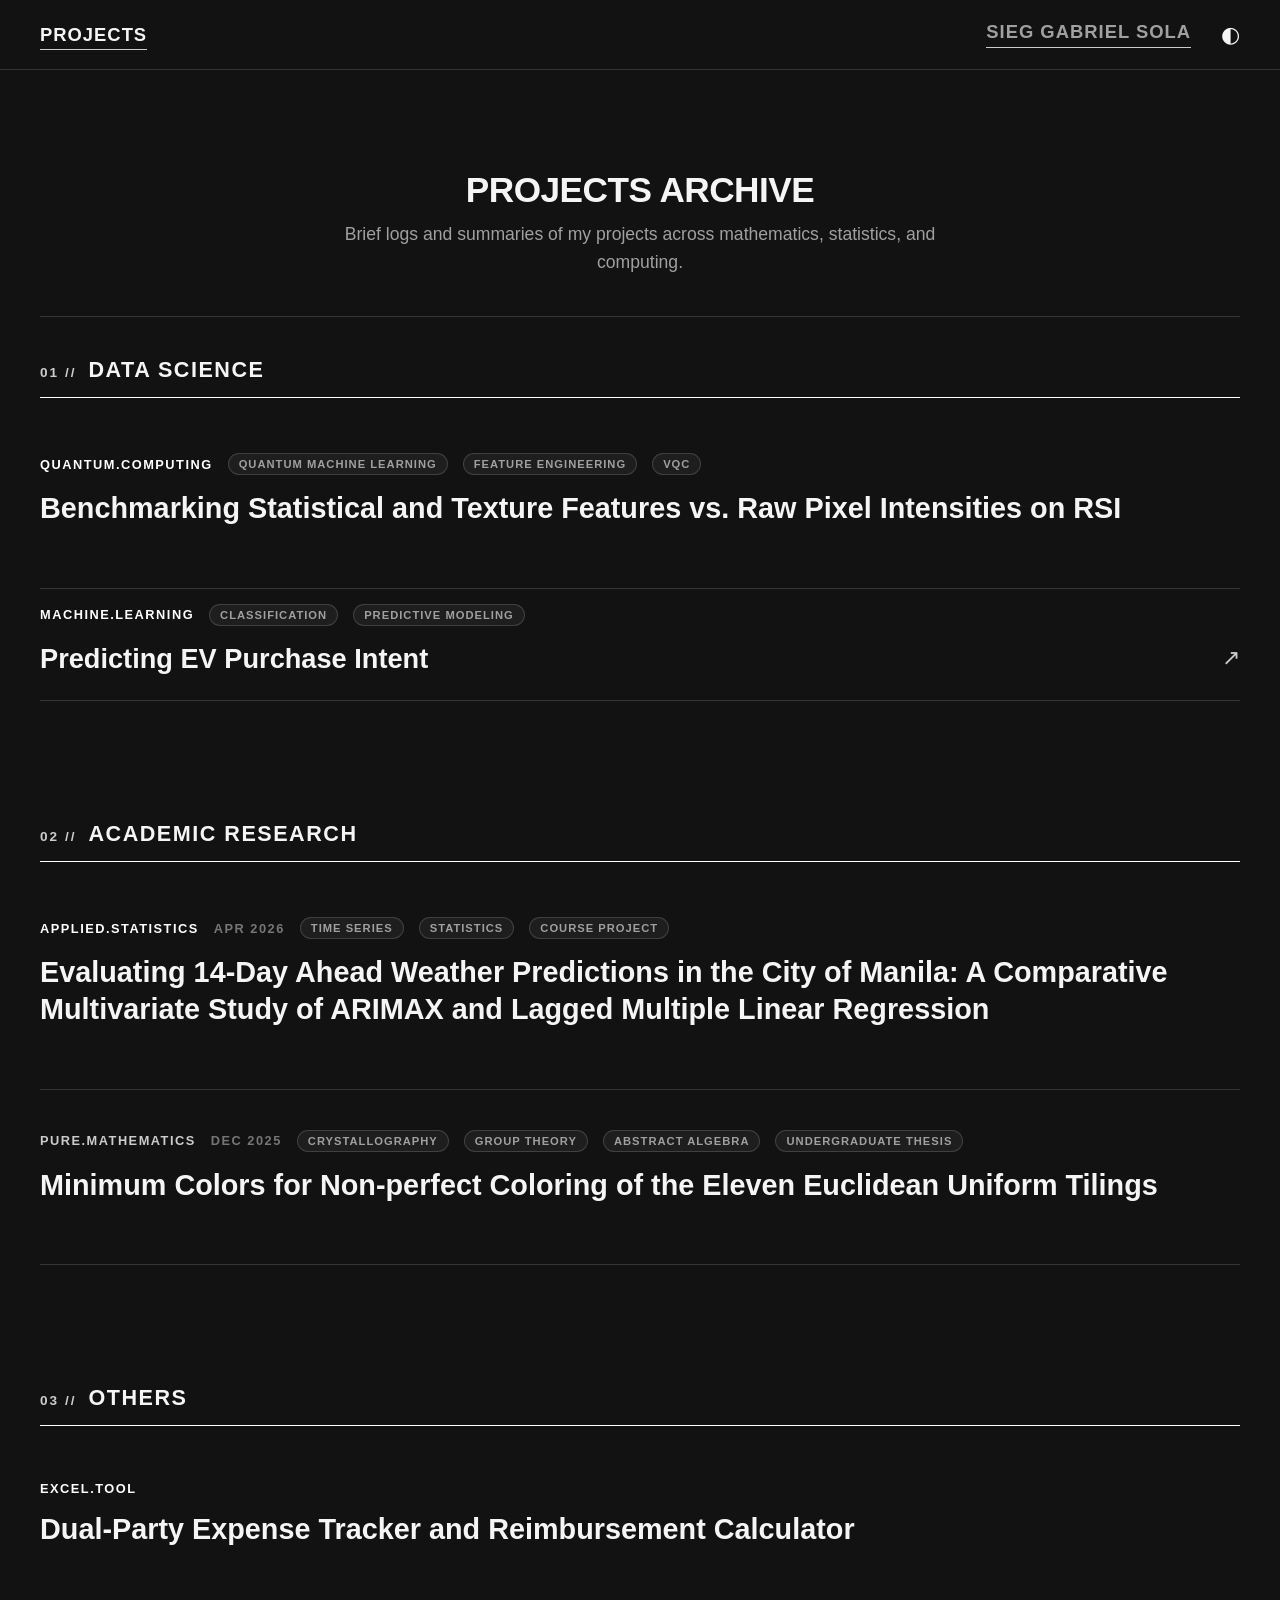
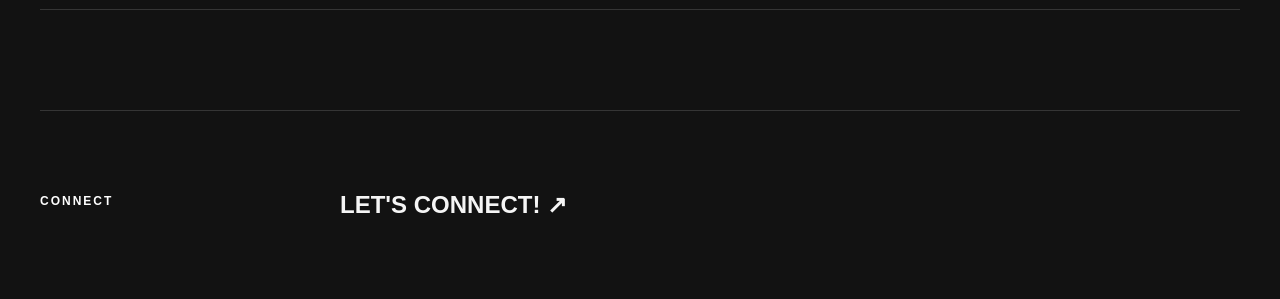
==== commit bf1a1ce4: "Changed font to Segoe UI" ====
--- a/projects.html
+++ b/projects.html
@@ -1,11 +1,11 @@
-﻿<!DOCTYPE html>
+<!DOCTYPE html>
 <html lang="en">
 
 <head>
     <meta charset="UTF-8">
     <meta name="viewport" content="width=device-width, initial-scale=1.0">
     <title>Projects - Sieg Gabriel Sola</title>
-    <link rel="stylesheet" href="style.css?v=2.3">
+    <link rel="stylesheet" href="style.css?v=3.0">
     <script>
         // Apply theme before paint to avoid flash
         (function () {
--- a/style.css
+++ b/style.css
@@ -1,5 +1,3 @@
-@import url('https://fonts.googleapis.com/css2?family=Lora:ital,wght@0,400..700;1,400..700&display=swap');
-
 /* Clean Editorial Structural Palette (Monochrome NYT Theme) */
 :root {
     --canvas: #FFFFFF;
@@ -9,6 +7,7 @@
     --accent-primary: #000000;
     --accent-secondary: #333333;
     --grid-line: rgba(0, 0, 0, 0.1);
+    --font-sans: 'Segoe UI', -apple-system, BlinkMacSystemFont, Roboto, Helvetica, Arial, sans-serif;
 }
 
 [data-theme="dark"] {
@@ -30,7 +29,7 @@
 
 html {
     scroll-behavior: smooth;
-    font-family: Georgia, serif;
+    font-family: var(--font-sans);
     background-color: var(--canvas);
     color: var(--ink-dark);
     scrollbar-color: var(--accent-secondary) var(--canvas);
@@ -58,7 +57,12 @@
     padding-top: 110px;
     background-color: var(--canvas);
     color: var(--ink-dark);
+    font-family: var(--font-sans);
     transition: background-color 0.3s ease, color 0.3s ease;
+}
+
+button, input, select, textarea {
+    font-family: var(--font-sans);
 }
 
 /* Top Opaque Minimal Banner */
@@ -91,7 +95,7 @@
     justify-content: center;
     transition: transform 0.3s ease, color 0.3s ease;
     padding: 0;
-    font-family: system-ui, -apple-system, sans-serif;
+    font-family: var(--font-sans);
 }
 
 .theme-btn:hover {
@@ -120,7 +124,7 @@
 }
 
 .banner-brand {
-    font-family: Georgia, serif;
+    font-family: var(--font-sans);
     font-size: 1.15rem;
     font-weight: 700;
     letter-spacing: 1px;
@@ -144,7 +148,7 @@
 }
 
 .nav-link {
-    font-family: Georgia, serif;
+    font-family: var(--font-sans);
     font-size: 1.15rem;
     font-weight: 700;
     letter-spacing: 1px;
@@ -542,12 +546,12 @@
 
 .project-tag-yellow {
     color: var(--accent-secondary);
-    font-family: Georgia, serif;
+    font-family: var(--font-sans);
 }
 
 .project-tag-green {
     color: var(--accent-primary);
-    font-family: Georgia, serif;
+    font-family: var(--font-sans);
 }
 
 .project-date {
@@ -616,7 +620,7 @@
 }
 
 .btn-arrow {
-    font-family: system-ui, -apple-system, sans-serif;
+    font-family: var(--font-sans);
 }
 
 .big-redirect-btn .btn-arrow {
@@ -639,7 +643,7 @@
 }
 
 .blog-title {
-    font-family: Georgia, serif;
+    font-family: var(--font-sans);
     font-size: 2.2rem;
     font-weight: 600;
     letter-spacing: -0.5px;
@@ -694,7 +698,7 @@
 }
 
 .post-title {
-    font-family: Georgia, serif;
+    font-family: var(--font-sans);
     font-size: 1.8rem;
     font-weight: 600;
     color: var(--ink-dark);
@@ -714,14 +718,14 @@
 }
 
 .post-content h4 {
-    font-family: Georgia, serif;
+    font-family: var(--font-sans);
     font-size: 1.3rem;
     color: var(--ink-dark);
     margin: 30px 0 15px 0;
 }
 
 .post-content code {
-    font-family: Georgia, serif;
+    font-family: var(--font-sans);
     background-color: var(--canvas-card);
     padding: 2px 6px;
     border-radius: 4px;
@@ -824,7 +828,7 @@
 }
 
 .widget-title {
-    font-family: Georgia, serif;
+    font-family: var(--font-sans);
     font-size: 0.85rem;
     font-weight: 700;
     letter-spacing: 1.5px;
@@ -851,14 +855,14 @@
     display: flex;
     align-items: center;
     justify-content: center;
-    font-family: Georgia, serif;
+    font-family: var(--font-sans);
     font-size: 2.2rem;
     color: var(--canvas);
     font-weight: bold;
 }
 
 .profile-name {
-    font-family: Georgia, serif;
+    font-family: var(--font-sans);
     font-size: 1.2rem;
     color: var(--ink-dark);
     margin-bottom: 8px;
@@ -1008,7 +1012,7 @@
     display: flex;
     align-items: center;
     gap: 10px;
-    font-family: Georgia, serif;
+    font-family: var(--font-sans);
     font-size: 0.85rem;
     font-weight: 700;
     text-transform: uppercase;
@@ -1034,7 +1038,7 @@
 }
 
 .toc-num {
-    font-family: Georgia, serif;
+    font-family: var(--font-sans);
     font-size: 0.72rem;
     opacity: 0.7;
     font-weight: bold;
@@ -1057,7 +1061,7 @@
 }
 
 .abstract-title {
-    font-family: Georgia, serif;
+    font-family: var(--font-sans);
     font-size: 0.85rem;
     font-weight: 700;
     letter-spacing: 2px;
@@ -1074,7 +1078,7 @@
 }
 
 .abstract-coauthors {
-    font-family: Georgia, serif;
+    font-family: var(--font-sans);
     font-size: 0.9rem;
     color: var(--ink-muted);
     margin-top: 15px;
@@ -1205,7 +1209,7 @@
 
 /* Read More Button styling */
 .read-more-btn {
-    font-family: Georgia, serif;
+    font-family: var(--font-sans);
     font-size: 0.85rem;
     font-weight: 700;
     letter-spacing: 1.5px;
@@ -1263,7 +1267,7 @@
     background: rgba(255, 255, 255, 0.95);
     border: 1px solid rgba(0, 0, 0, 0.25);
     color: #122119;
-    font-family: Georgia, serif;
+    font-family: var(--font-sans);
     font-size: 1.1rem;
     font-weight: 700;
     display: flex;
@@ -1344,7 +1348,7 @@
 }
 
 .modal-title {
-    font-family: Georgia, serif;
+    font-family: var(--font-sans);
     font-size: 1.1rem;
     font-weight: 600;
     letter-spacing: 1px;
@@ -1366,7 +1370,7 @@
 }
 
 .modal-close-btn {
-    font-family: Georgia, serif;
+    font-family: var(--font-sans);
     font-size: 0.8rem;
     font-weight: 700;
     letter-spacing: 1.5px;
@@ -1416,12 +1420,12 @@
    ========================================================================== */
 .post-tag-green {
     color: var(--accent-primary);
-    font-family: Georgia, serif;
+    font-family: var(--font-sans);
 }
 
 .post-tag-yellow {
     color: var(--accent-secondary);
-    font-family: Georgia, serif;
+    font-family: var(--font-sans);
 }
 
 .projects-subsection {
@@ -1448,7 +1452,7 @@
 }
 
 .subsection-num {
-    font-family: Georgia, serif;
+    font-family: var(--font-sans);
     font-size: 0.85rem;
     font-weight: 700;
     letter-spacing: 2px;
@@ -1456,7 +1460,7 @@
 }
 
 .subsection-title {
-    font-family: Georgia, serif;
+    font-family: var(--font-sans);
     font-size: 1.35rem;
     font-weight: 700;
     letter-spacing: 1.5px;
@@ -1500,7 +1504,7 @@
 }
 
 .data-science-title {
-    font-family: Georgia, serif;
+    font-family: var(--font-sans);
     font-size: 1.7rem;
     font-weight: 600;
     color: var(--ink-dark);
@@ -1510,7 +1514,7 @@
 }
 
 .data-science-arrow {
-    font-family: system-ui, -apple-system, sans-serif;
+    font-family: var(--font-sans);
     font-size: 1.35rem;
     color: var(--accent-secondary);
     display: inline-block;
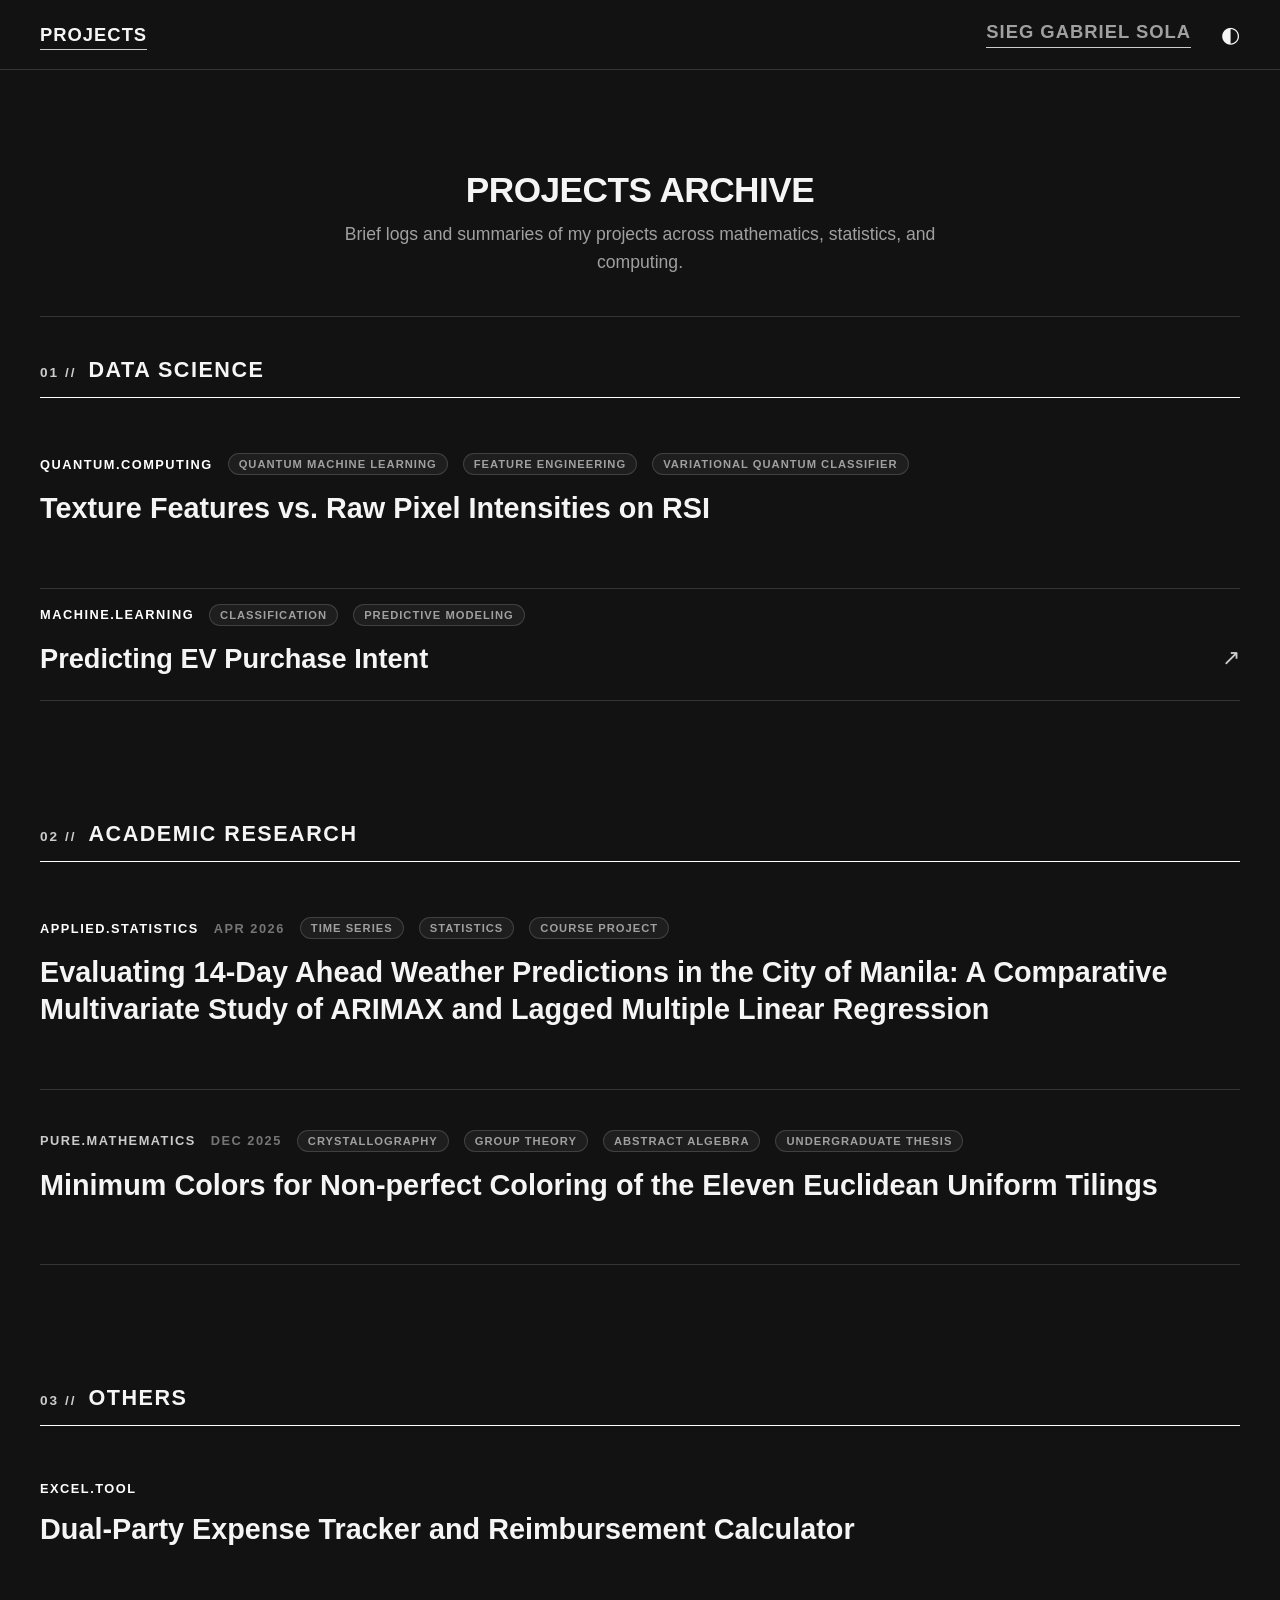
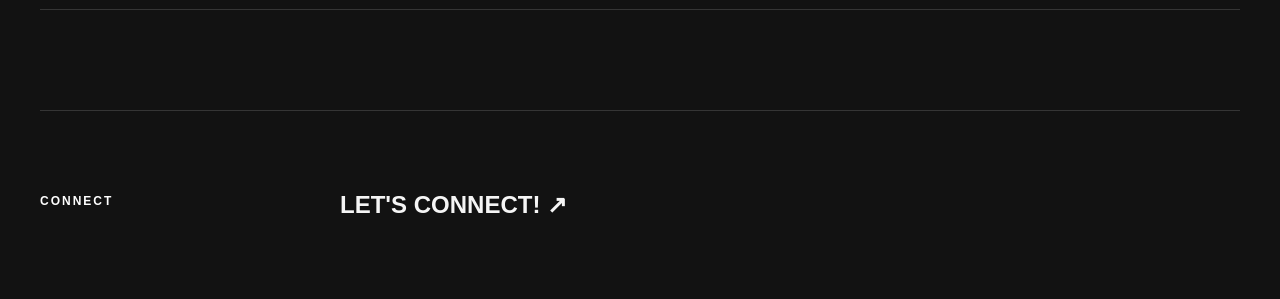
==== commit c69fb1ac: "changed project name" ====
--- a/projects.html
+++ b/projects.html
@@ -1,4 +1,4 @@
-<!DOCTYPE html>
+﻿<!DOCTYPE html>
 <html lang="en">
 
 <head>
@@ -57,9 +57,9 @@
                                     <span class="post-tag-green">QUANTUM.COMPUTING</span>
                                     <span class="tag-badge">quantum machine learning</span>
                                     <span class="tag-badge">feature engineering</span>
-                                    <span class="tag-badge">VQC</span>
-                                </div>
-                                <h2 class="post-title">Benchmarking Statistical and Texture Features vs. Raw Pixel
+                                    <span class="tag-badge">Variational Quantum Classifier</span>
+                                </div>
+                                <h2 class="post-title">Texture Features vs. Raw Pixel
                                     Intensities on RSI</h2>
                             </div>
 
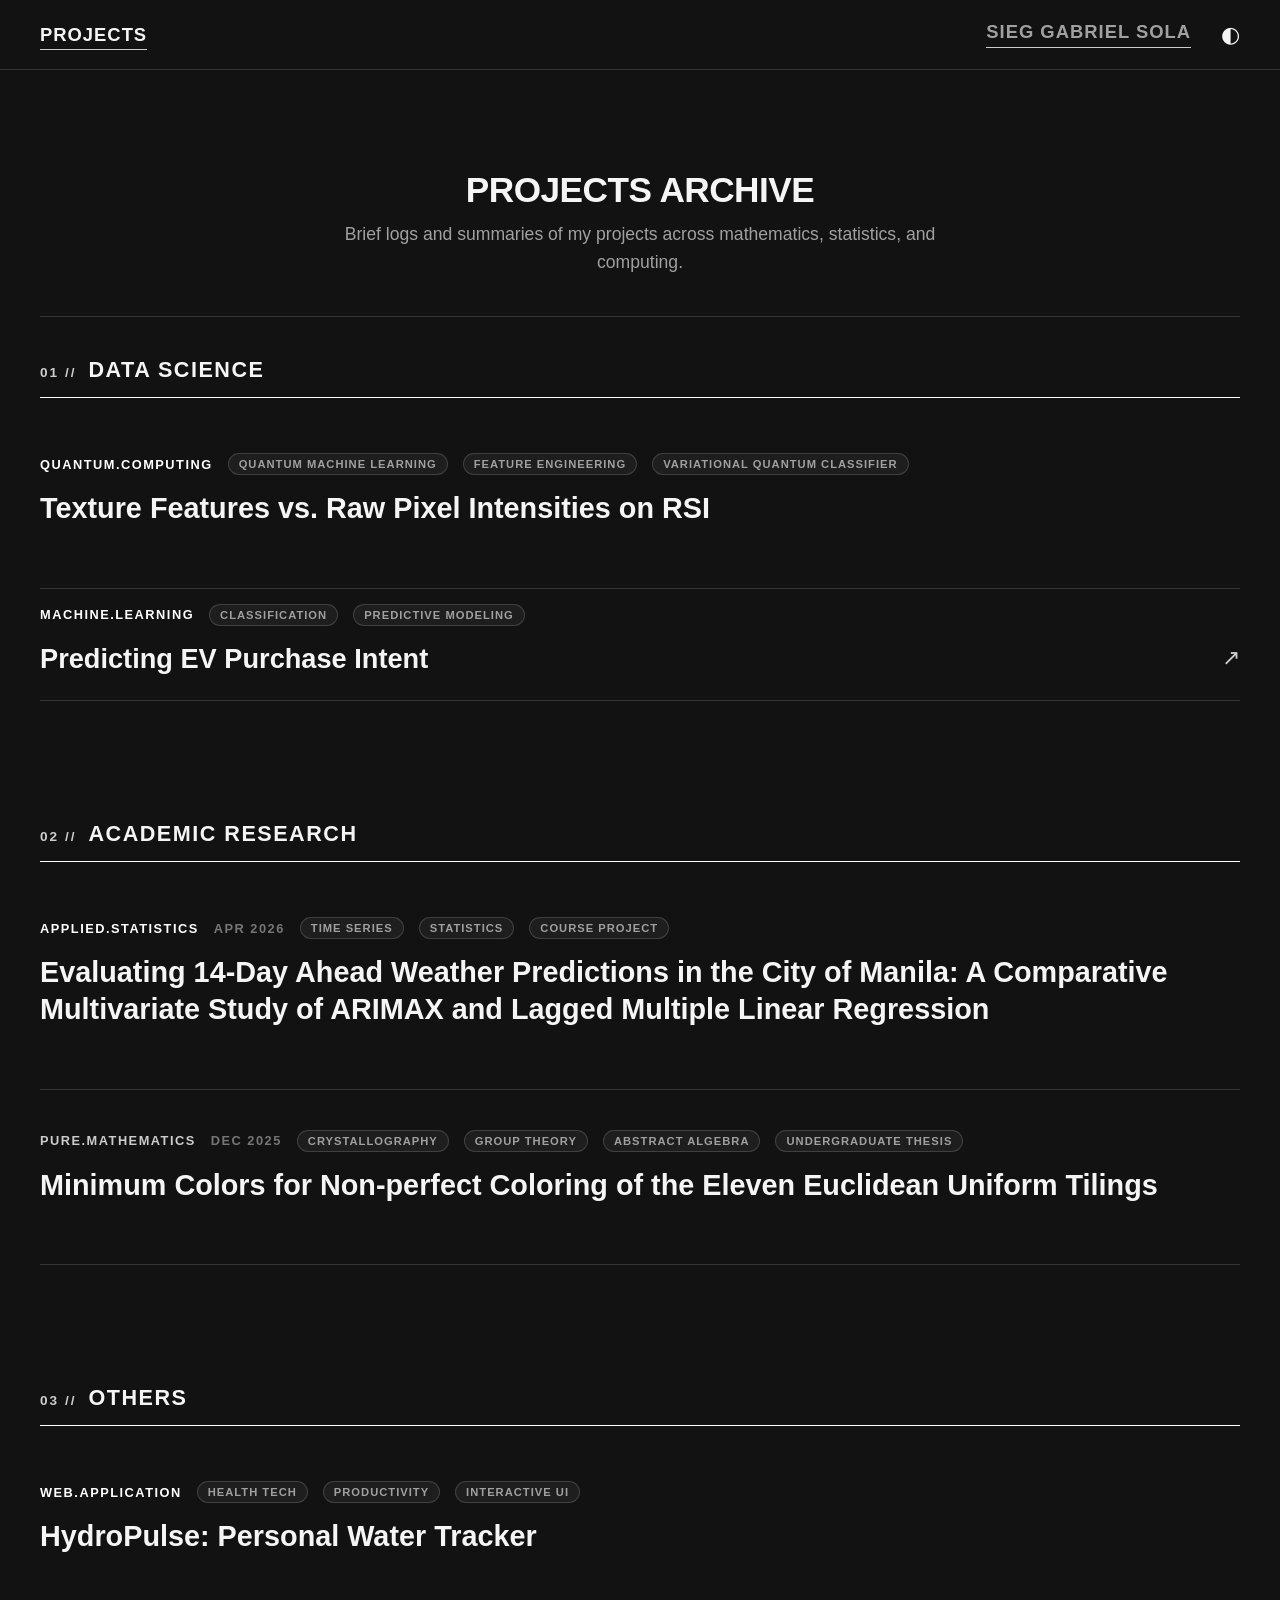
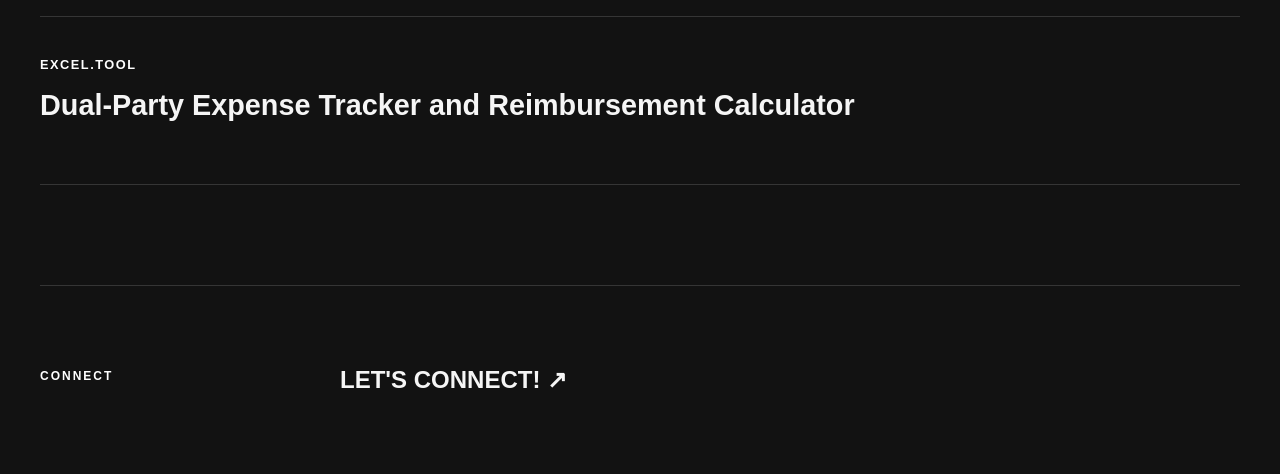
==== commit d7705bd0: "Add Hydropulse water tracker project" ====
--- a/projects.html
+++ b/projects.html
@@ -59,8 +59,7 @@
                                     <span class="tag-badge">feature engineering</span>
                                     <span class="tag-badge">Variational Quantum Classifier</span>
                                 </div>
-                                <h2 class="post-title">Texture Features vs. Raw Pixel
-                                    Intensities on RSI</h2>
+                                <h2 class="post-title">Texture Features vs. Raw Pixel Intensities on RSI</h2>
                             </div>
 
                             <div class="post-content-expandable">
@@ -93,7 +92,7 @@
                                 </div>
 
                                 <div class="post-footer">
-                                    <a href="https://github.com/solasieggabriel/Data-Science/tree/main/Benchmarking%20Statistical%20and%20Texture%20Features%20vs.%20Raw%20Pixel%20Intensities%20on%20RSI"
+                                    <a href="https://github.com/solasieggabriel/Data-Science/tree/main/Texture%20Features%20vs.%20Raw%20Pixel%20Intensities%20on%20RSI"
                                         class="read-more-btn" target="_blank" rel="noopener noreferrer">VIEW ON GITHUB
                                         <span class="btn-arrow">&#x2197;</span></a>
                                 </div>
@@ -390,6 +389,49 @@
                     </div>
 
                     <div class="subsection-content">
+                        <article class="blog-post" id="water-tracker">
+                            <div class="post-clickable-title">
+                                <div class="post-meta">
+                                    <span class="post-tag-green">WEB.APPLICATION</span>
+                                    <span class="tag-badge">health tech</span>
+                                    <span class="tag-badge">productivity</span>
+                                    <span class="tag-badge">interactive UI</span>
+                                </div>
+                                <h2 class="post-title">HydroPulse: Personal Water Tracker</h2>
+                            </div>
+
+                            <div class="post-content-expandable">
+                                <div class="post-content">
+                                    <div class="project-abstract">
+                                        <h3 class="abstract-title">OVERVIEW</h3>
+                                        <p class="abstract-text">
+                                            HydroPulse is a mobile-first personal hydration tracker engineered for
+                                            clean, intuitive daily fluid monitoring. It features interactive SVG liquid
+                                            visualization, customizable vessel management, and local storage
+                                            persistence.
+                                        </p>
+                                    </div>
+
+                                    <p>
+                                        Key capabilities include quick logging controls (preset amounts, full glass
+                                        finish, and custom volumes), an undo history stack, an active hydration timer
+                                        that alerts users when it is time to drink again, and a calendar breakdown
+                                        tracking target completion day-by-day.
+                                    </p>
+                                </div>
+
+                                <div class="post-footer"
+                                    style="display: flex; justify-content: flex-start; gap: 15px; align-items: center; flex-wrap: wrap;">
+                                    <a href="https://solasieggabriel.github.io/water_tracker/" class="read-more-btn"
+                                        target="_blank" rel="noopener noreferrer">OPEN LIVE APP
+                                        <span class="btn-arrow">&#x2197;</span></a>
+                                    <a href="https://github.com/solasieggabriel/water_tracker" class="read-more-btn"
+                                        target="_blank" rel="noopener noreferrer">VIEW ON GITHUB
+                                        <span class="btn-arrow">&#x2197;</span></a>
+                                </div>
+                            </div>
+                        </article>
+
                         <article class="blog-post" id="expense-calculator">
                             <div class="post-clickable-title">
                                 <div class="post-meta">
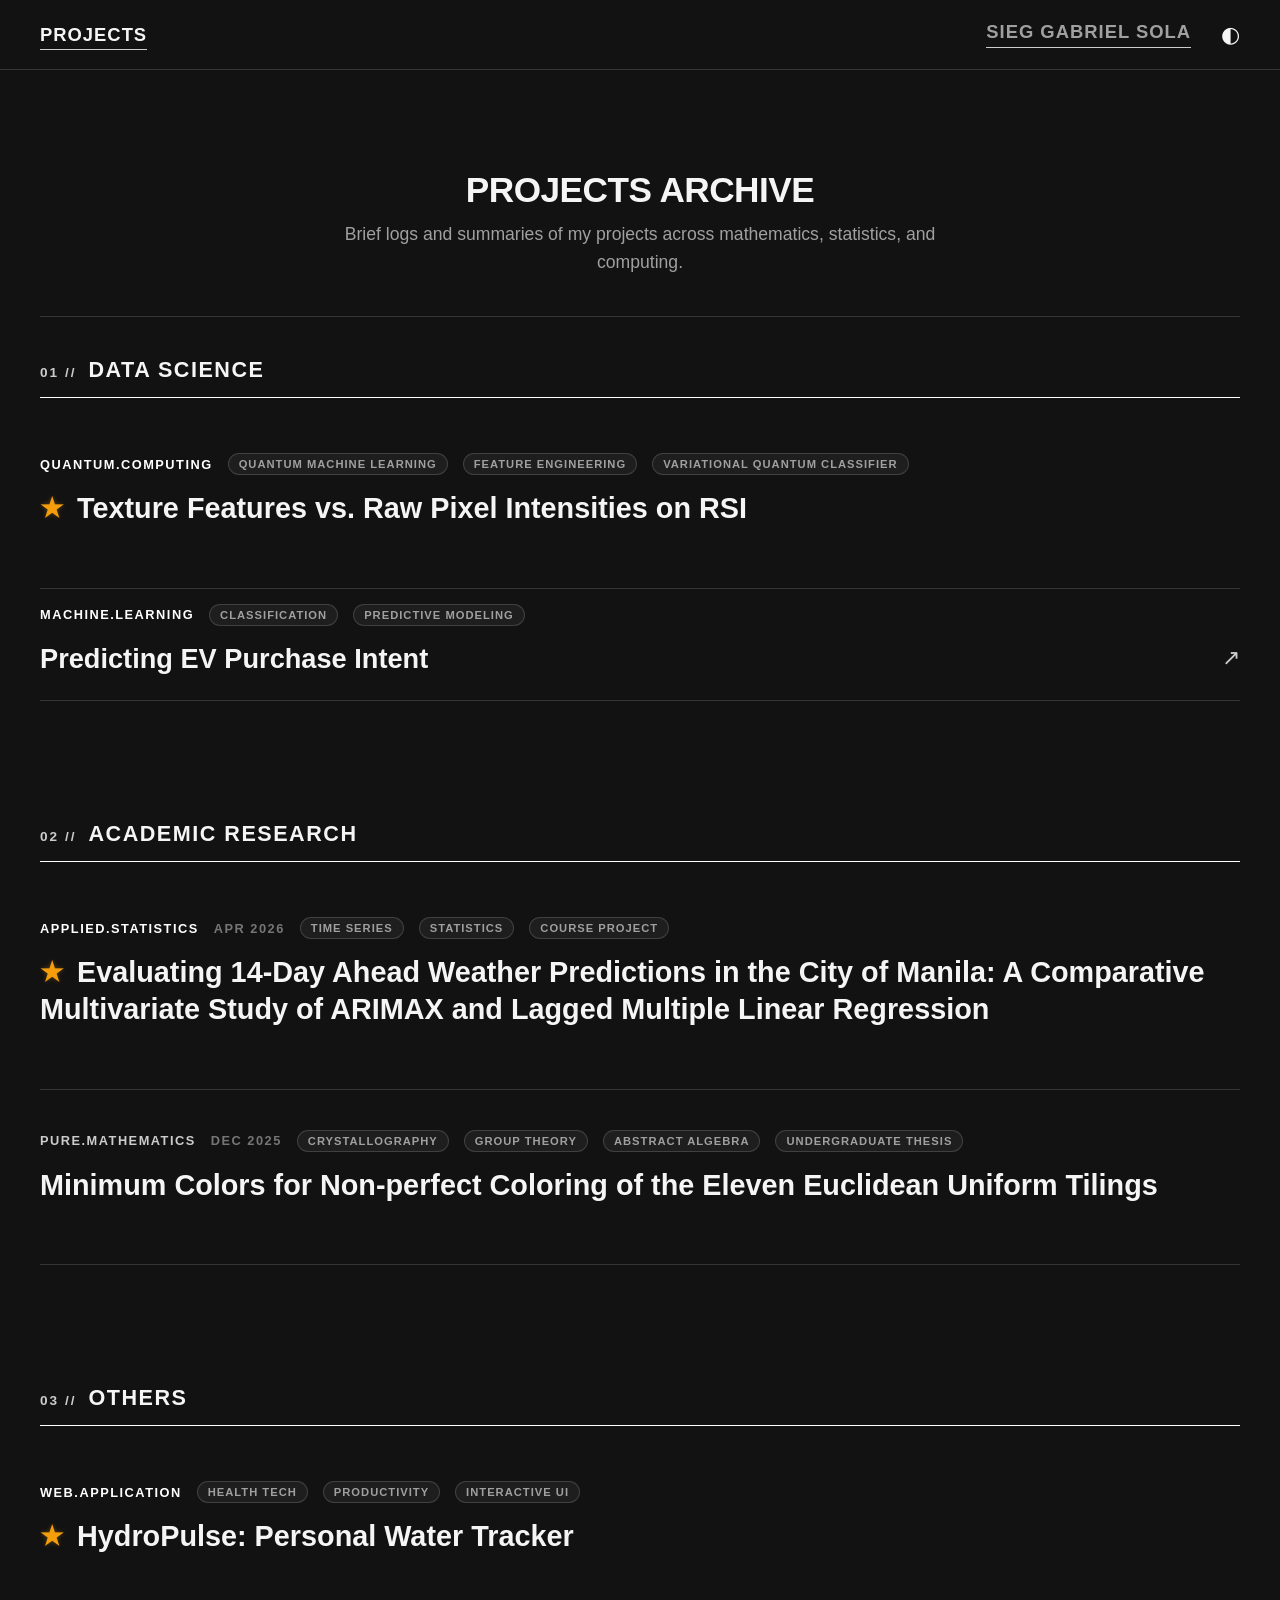
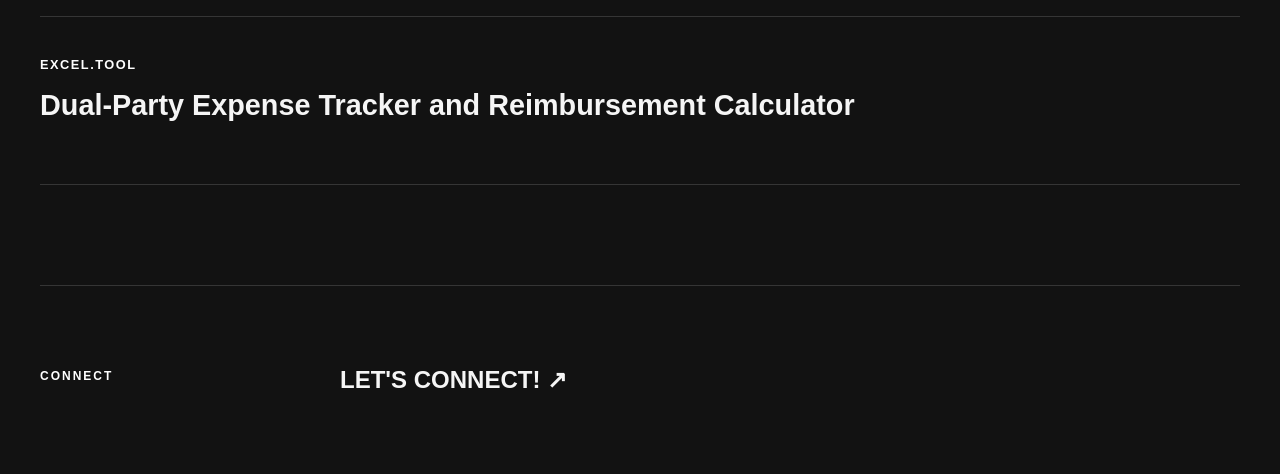
==== commit 87f392bc: "Update" ====
--- a/projects.html
+++ b/projects.html
@@ -1,11 +1,11 @@
-﻿<!DOCTYPE html>
+<!DOCTYPE html>
 <html lang="en">
 
 <head>
     <meta charset="UTF-8">
     <meta name="viewport" content="width=device-width, initial-scale=1.0">
     <title>Projects - Sieg Gabriel Sola</title>
-    <link rel="stylesheet" href="style.css?v=3.0">
+    <link rel="stylesheet" href="style.css?v=3.1">
     <script>
         // Apply theme before paint to avoid flash
         (function () {
@@ -59,7 +59,7 @@
                                     <span class="tag-badge">feature engineering</span>
                                     <span class="tag-badge">Variational Quantum Classifier</span>
                                 </div>
-                                <h2 class="post-title">Texture Features vs. Raw Pixel Intensities on RSI</h2>
+                                <h2 class="post-title"><span class="top-star" title="Top Project">&#9733;</span> Texture Features vs. Raw Pixel Intensities on RSI</h2>
                             </div>
 
                             <div class="post-content-expandable">
@@ -137,7 +137,7 @@
                                     <span class="tag-badge">statistics</span>
                                     <span class="tag-badge">course project</span>
                                 </div>
-                                <h2 class="post-title">Evaluating 14-Day Ahead Weather Predictions in the City of
+                                <h2 class="post-title"><span class="top-star" title="Top Project">&#9733;</span> Evaluating 14-Day Ahead Weather Predictions in the City of
                                     Manila: A
                                     Comparative Multivariate Study of ARIMAX and Lagged Multiple Linear Regression</h2>
                             </div>
@@ -397,7 +397,7 @@
                                     <span class="tag-badge">productivity</span>
                                     <span class="tag-badge">interactive UI</span>
                                 </div>
-                                <h2 class="post-title">HydroPulse: Personal Water Tracker</h2>
+                                <h2 class="post-title"><span class="top-star" title="Top Project">&#9733;</span> HydroPulse: Personal Water Tracker</h2>
                             </div>
 
                             <div class="post-content-expandable">
@@ -410,6 +410,19 @@
                                             visualization, customizable vessel management, and local storage
                                             persistence.
                                         </p>
+                                    </div>
+
+                                    <div class="project-single-figure figure-mobile-wrap">
+                                        <div class="figure-card single-figure-card mobile-mockup-card">
+                                            <div class="figure-img-container">
+                                                <img src="hydropulse_preview.png"
+                                                    alt="HydroPulse Personal Water Tracker Application Interface"
+                                                    class="figure-img">
+                                            </div>
+                                            <div class="figure-caption">
+                                                <span class="figure-label">Figure 1.</span> HydroPulse mobile interface showcasing interactive fluid level, real-time hydration metrics, and calendar streak log.
+                                            </div>
+                                        </div>
                                     </div>
 
                                     <p>
--- a/style.css
+++ b/style.css
@@ -1205,6 +1205,52 @@
 .single-figure-card:hover .figure-img {
     opacity: 1;
     transform: scale(1.005);
+}
+
+/* Top Project Star Marker */
+.top-star {
+    color: #f59e0b;
+    font-size: 0.9em;
+    margin-right: 6px;
+    display: inline-block;
+    vertical-align: 1px;
+    filter: drop-shadow(0 0 2px rgba(245, 158, 11, 0.35));
+    transition: transform 0.2s ease;
+}
+
+.post-clickable-title:hover .top-star,
+.project-hook-item:hover .top-star {
+    transform: scale(1.2) rotate(6deg);
+}
+
+/* Mobile Mockup Figure Variant */
+.figure-mobile-wrap {
+    max-width: 380px !important;
+    margin: 0 auto 35px auto;
+}
+
+.mobile-mockup-card {
+    text-align: center;
+}
+
+.mobile-mockup-card .figure-img-container {
+    background-color: #f0f7ff !important;
+    display: flex !important;
+    justify-content: center !important;
+    align-items: center !important;
+    border-radius: 12px;
+    overflow: hidden;
+    padding: 14px 0 !important;
+    border: 1px solid rgba(2, 132, 199, 0.18);
+}
+
+.mobile-mockup-card .figure-img {
+    max-height: 580px !important;
+    width: auto !important;
+    max-width: 90% !important;
+    object-fit: contain;
+    border-radius: 8px;
+    box-shadow: 0 6px 20px rgba(0, 0, 0, 0.08);
 }
 
 /* Read More Button styling */
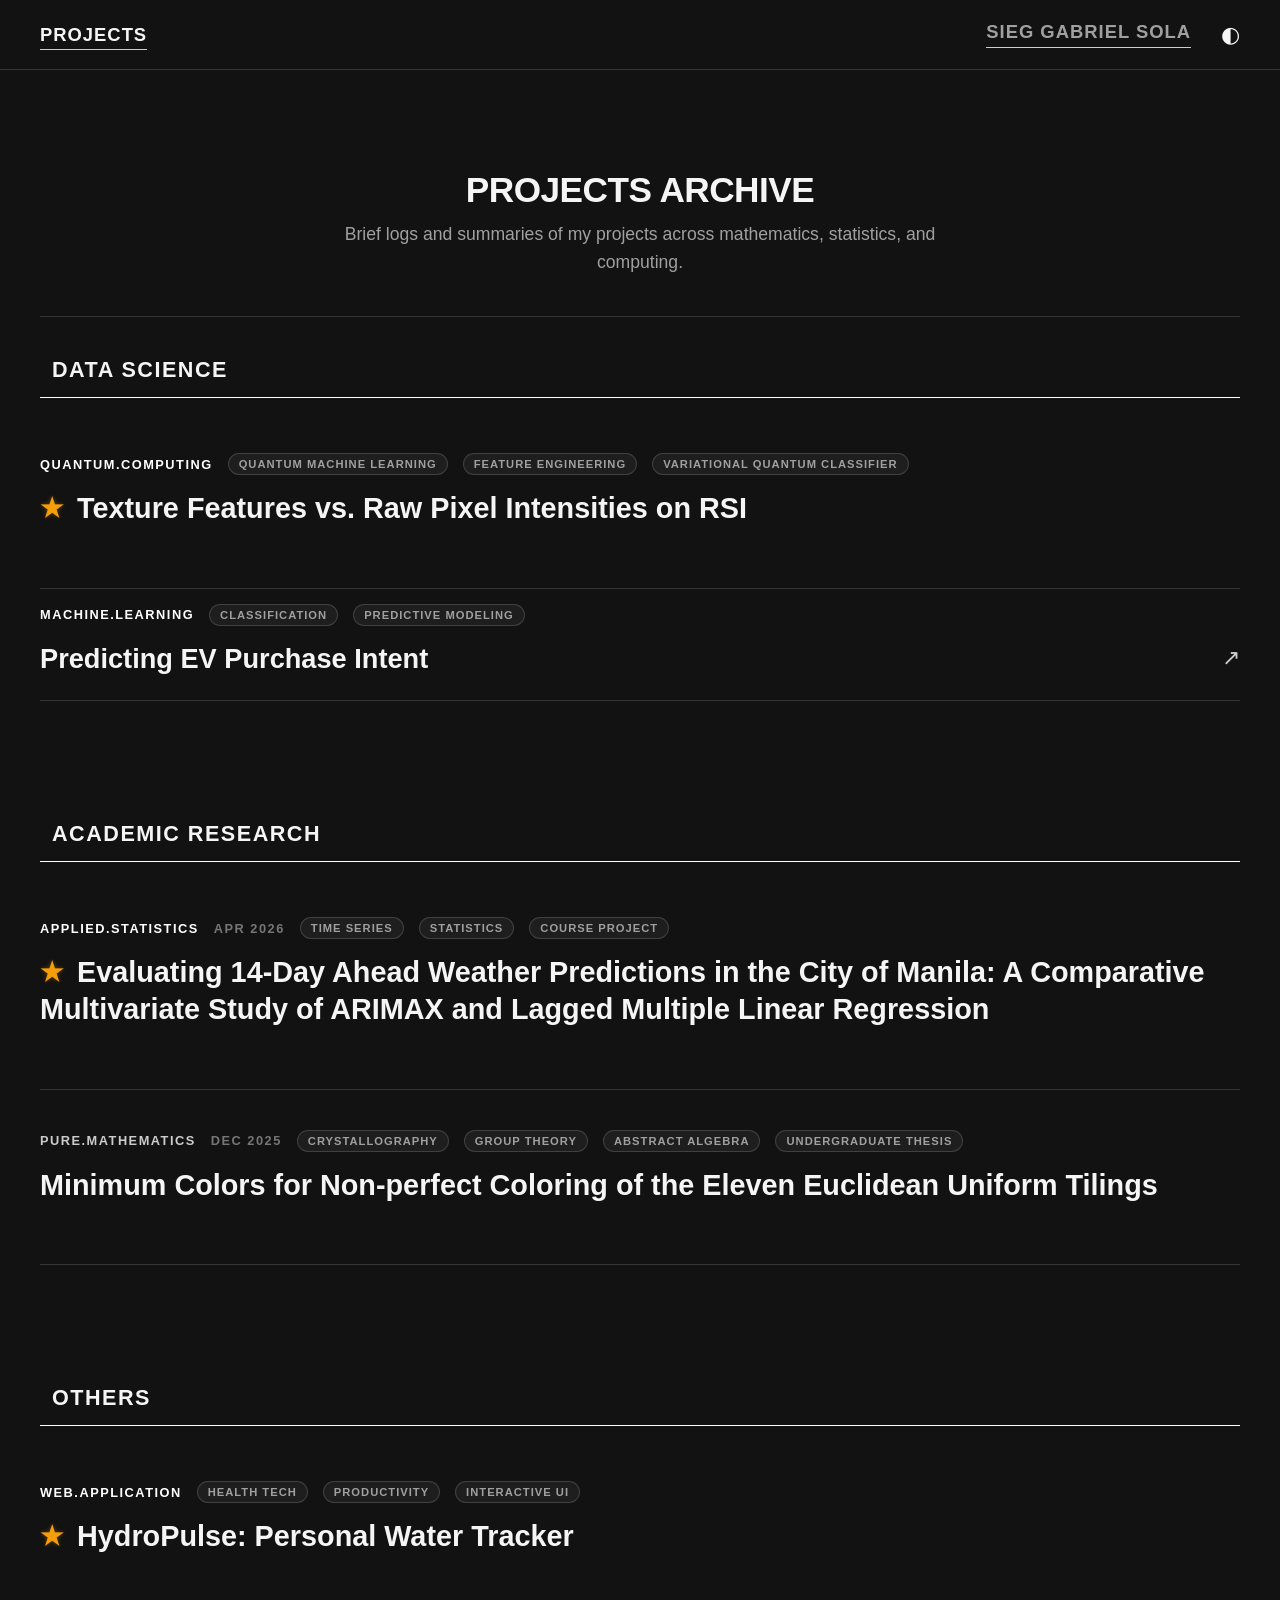
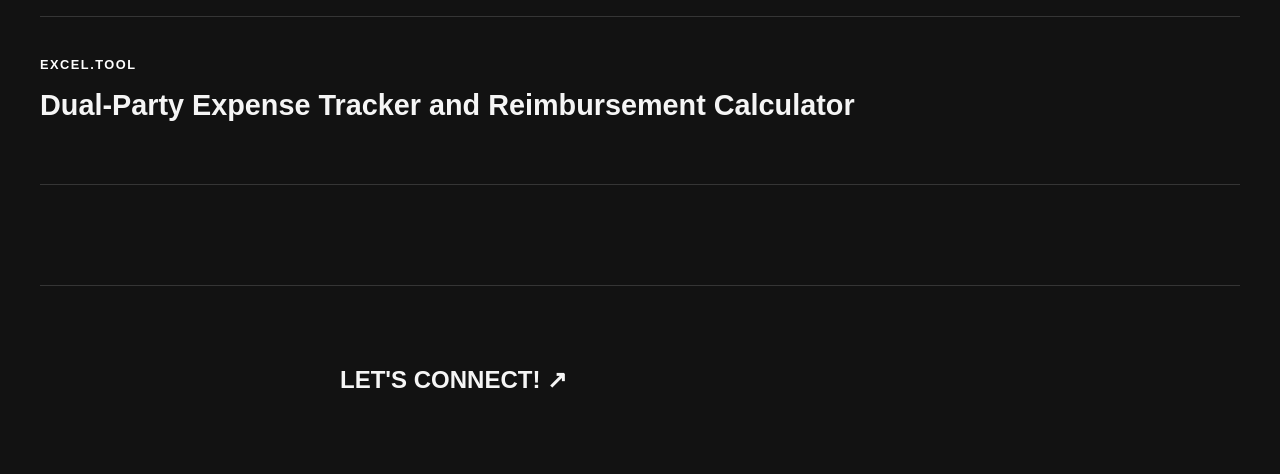
==== commit f583138d: "Removed resume button and removed redundant fillers." ====
--- a/projects.html
+++ b/projects.html
@@ -1,4 +1,4 @@
-<!DOCTYPE html>
+﻿<!DOCTYPE html>
 <html lang="en">
 
 <head>
@@ -45,7 +45,7 @@
                 <section class="projects-subsection" id="data-science">
                     <div class="subsection-header">
                         <div class="subsection-title-wrap">
-                            <span class="subsection-num">01 //</span>
+                            <span class="subsection-num"></span>
                             <h2 class="subsection-title">Data Science</h2>
                         </div>
                     </div>
@@ -59,7 +59,8 @@
                                     <span class="tag-badge">feature engineering</span>
                                     <span class="tag-badge">Variational Quantum Classifier</span>
                                 </div>
-                                <h2 class="post-title"><span class="top-star" title="Top Project">&#9733;</span> Texture Features vs. Raw Pixel Intensities on RSI</h2>
+                                <h2 class="post-title"><span class="top-star" title="Top Project">&#9733;</span> Texture
+                                    Features vs. Raw Pixel Intensities on RSI</h2>
                             </div>
 
                             <div class="post-content-expandable">
@@ -122,7 +123,7 @@
                 <section class="projects-subsection" id="academic-research">
                     <div class="subsection-header">
                         <div class="subsection-title-wrap">
-                            <span class="subsection-num">02 //</span>
+                            <span class="subsection-num"></span>
                             <h2 class="subsection-title">Academic Research</h2>
                         </div>
                     </div>
@@ -137,7 +138,8 @@
                                     <span class="tag-badge">statistics</span>
                                     <span class="tag-badge">course project</span>
                                 </div>
-                                <h2 class="post-title"><span class="top-star" title="Top Project">&#9733;</span> Evaluating 14-Day Ahead Weather Predictions in the City of
+                                <h2 class="post-title"><span class="top-star" title="Top Project">&#9733;</span>
+                                    Evaluating 14-Day Ahead Weather Predictions in the City of
                                     Manila: A
                                     Comparative Multivariate Study of ARIMAX and Lagged Multiple Linear Regression</h2>
                             </div>
@@ -383,7 +385,7 @@
                 <section class="projects-subsection" id="others">
                     <div class="subsection-header">
                         <div class="subsection-title-wrap">
-                            <span class="subsection-num">03 //</span>
+                            <span class="subsection-num"></span>
                             <h2 class="subsection-title">Others</h2>
                         </div>
                     </div>
@@ -397,7 +399,8 @@
                                     <span class="tag-badge">productivity</span>
                                     <span class="tag-badge">interactive UI</span>
                                 </div>
-                                <h2 class="post-title"><span class="top-star" title="Top Project">&#9733;</span> HydroPulse: Personal Water Tracker</h2>
+                                <h2 class="post-title"><span class="top-star" title="Top Project">&#9733;</span>
+                                    HydroPulse: Personal Water Tracker</h2>
                             </div>
 
                             <div class="post-content-expandable">
@@ -420,7 +423,9 @@
                                                     class="figure-img">
                                             </div>
                                             <div class="figure-caption">
-                                                <span class="figure-label">Figure 1.</span> HydroPulse mobile interface showcasing interactive fluid level, real-time hydration metrics, and calendar streak log.
+                                                <span class="figure-label">Figure 1.</span> HydroPulse mobile interface
+                                                showcasing interactive fluid level, real-time hydration metrics, and
+                                                calendar streak log.
                                             </div>
                                         </div>
                                     </div>
@@ -510,7 +515,7 @@
         <footer class="site-footer">
             <div class="footer-grid">
                 <div class="col-left">
-                    <span class="section-index">CONNECT</span>
+                    <span class="section-index"></span>
                 </div>
                 <div class="col-right contact-footer">
                     <a href="mailto:sieggabrielsola12@gmail.com" class="action-link">LET'S CONNECT! <span
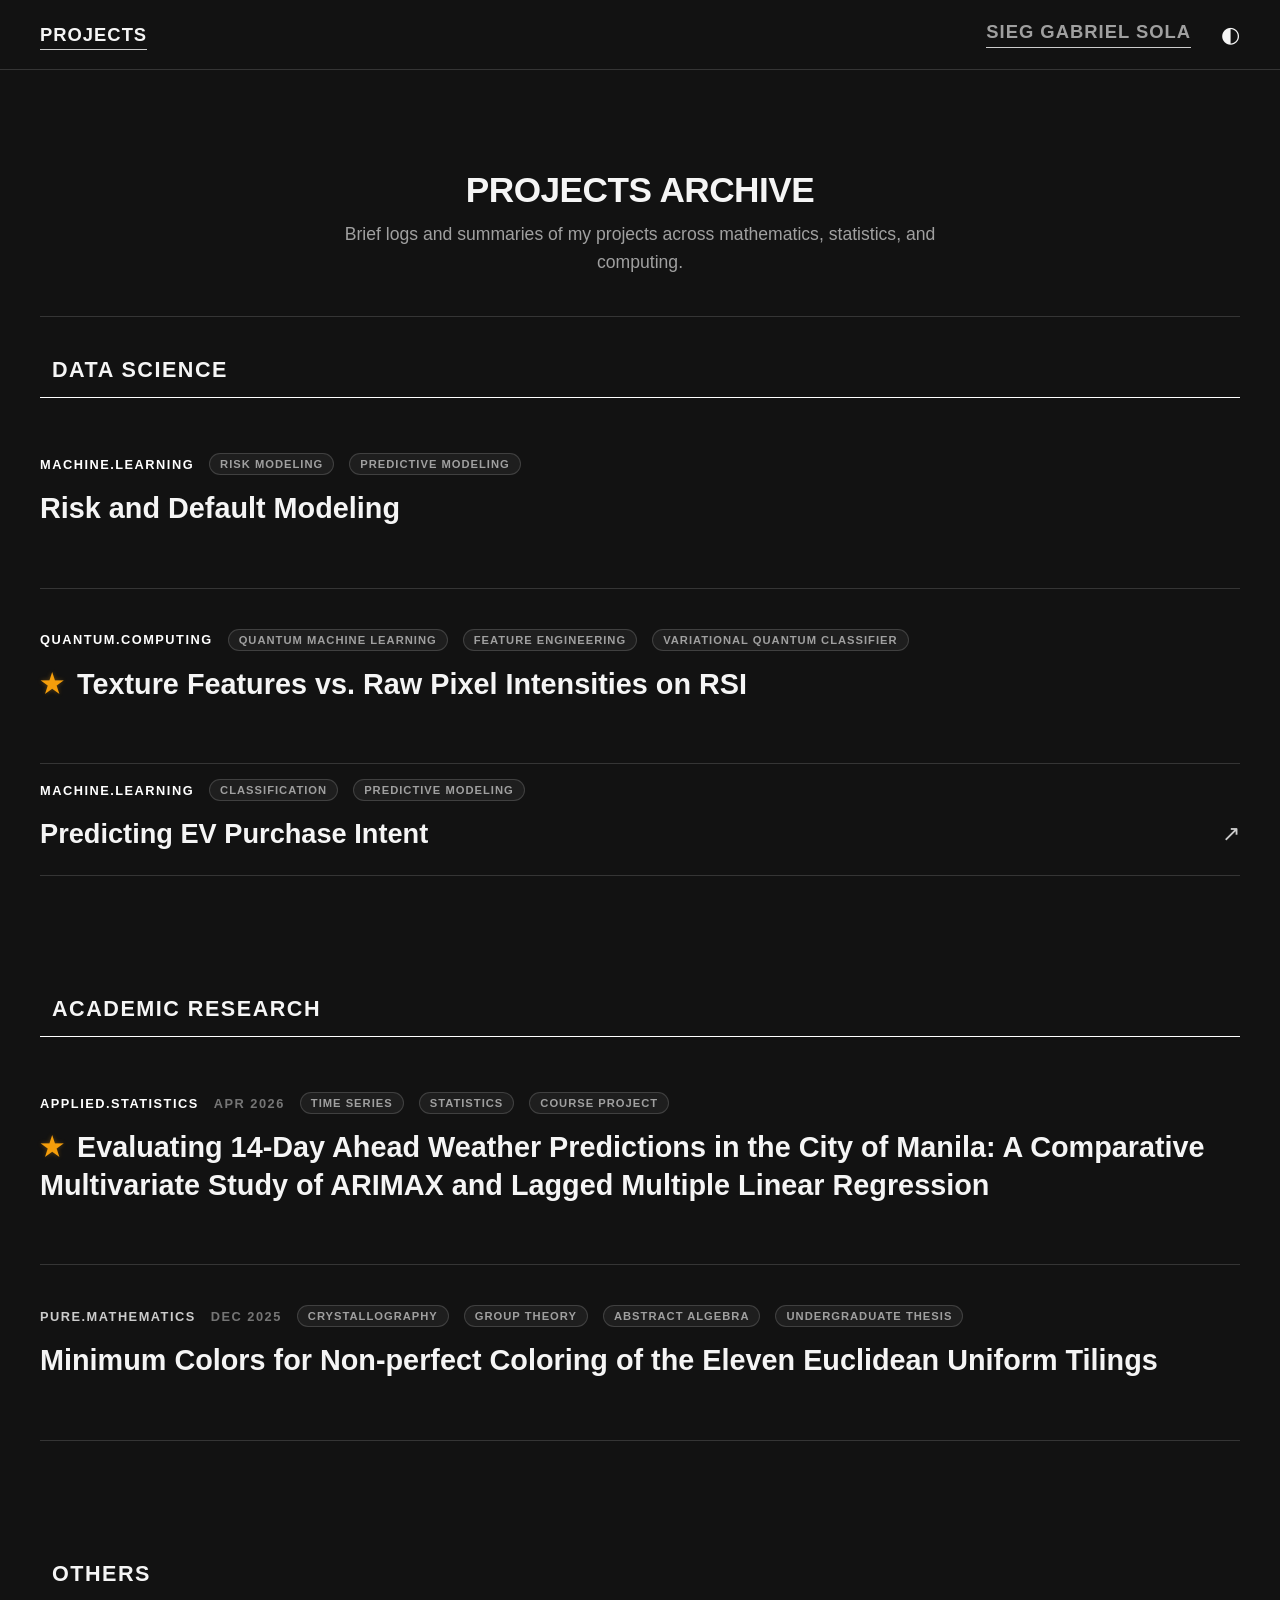
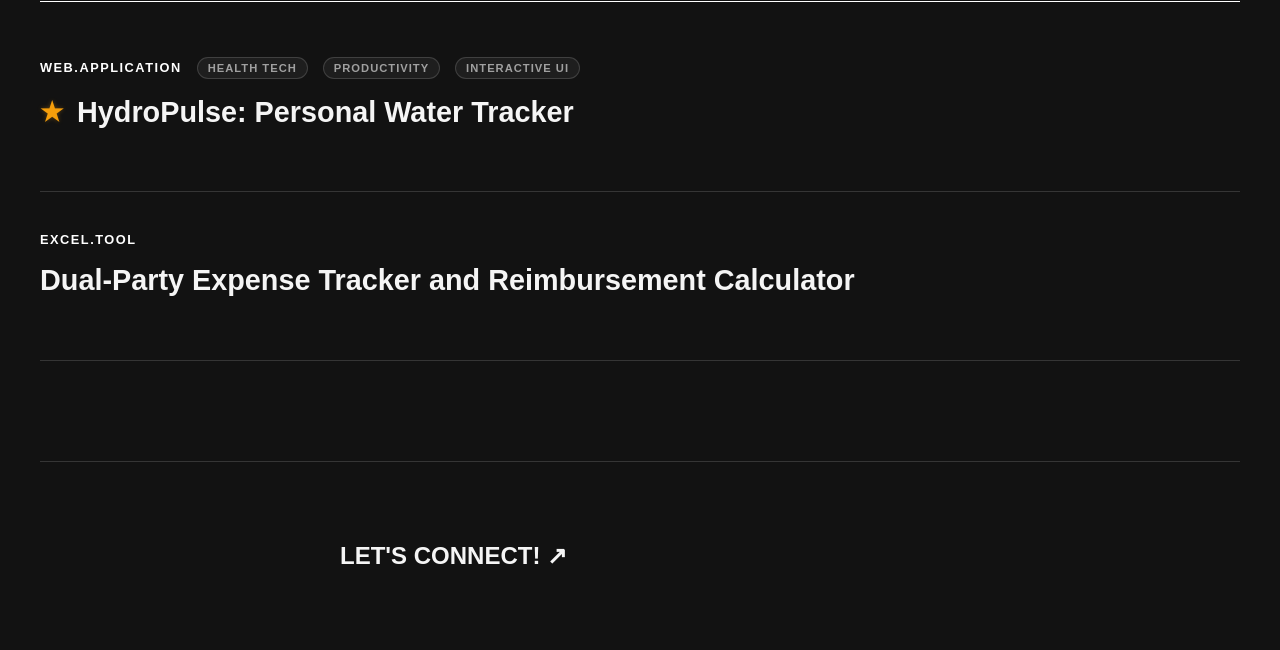
==== commit 4a802820: "feat: add Risk and Default Modeling project to projects page" ====
--- a/projects.html
+++ b/projects.html
@@ -51,6 +51,37 @@
                     </div>
 
                     <div class="subsection-content">
+                        <article class="blog-post" id="risk-default-modeling">
+                            <div class="post-clickable-title">
+                                <div class="post-meta">
+                                    <span class="post-tag-green">MACHINE.LEARNING</span>
+                                    <span class="tag-badge">risk modeling</span>
+                                    <span class="tag-badge">predictive modeling</span>
+                                </div>
+                                <h2 class="post-title">Risk and Default Modeling</h2>
+                            </div>
+
+                            <div class="post-content-expandable">
+                                <div class="post-content">
+                                    <div class="project-abstract">
+                                        <h3 class="abstract-title">OVERVIEW</h3>
+                                        <p class="abstract-text">
+                                            This repository presents Risk Modeling and Default Prediction Framework
+                                            built on a synthetic 50,000-borrower financial portfolio with real-world
+                                            statistical properties (heavy Pareto tails, zero-inflated delinquency
+                                            counts, and complex missing mechanisms).
+                                        </p>
+                                    </div>
+                                </div>
+
+                                <div class="post-footer">
+                                    <a href="https://github.com/solasieggabriel/Data-Science/tree/main/Loan%20Default%20Prediction"
+                                        class="read-more-btn" target="_blank" rel="noopener noreferrer">VIEW ON GITHUB
+                                        <span class="btn-arrow">&#x2197;</span></a>
+                                </div>
+                            </div>
+                        </article>
+
                         <article class="blog-post" id="quantum-rsi">
                             <div class="post-clickable-title">
                                 <div class="post-meta">
